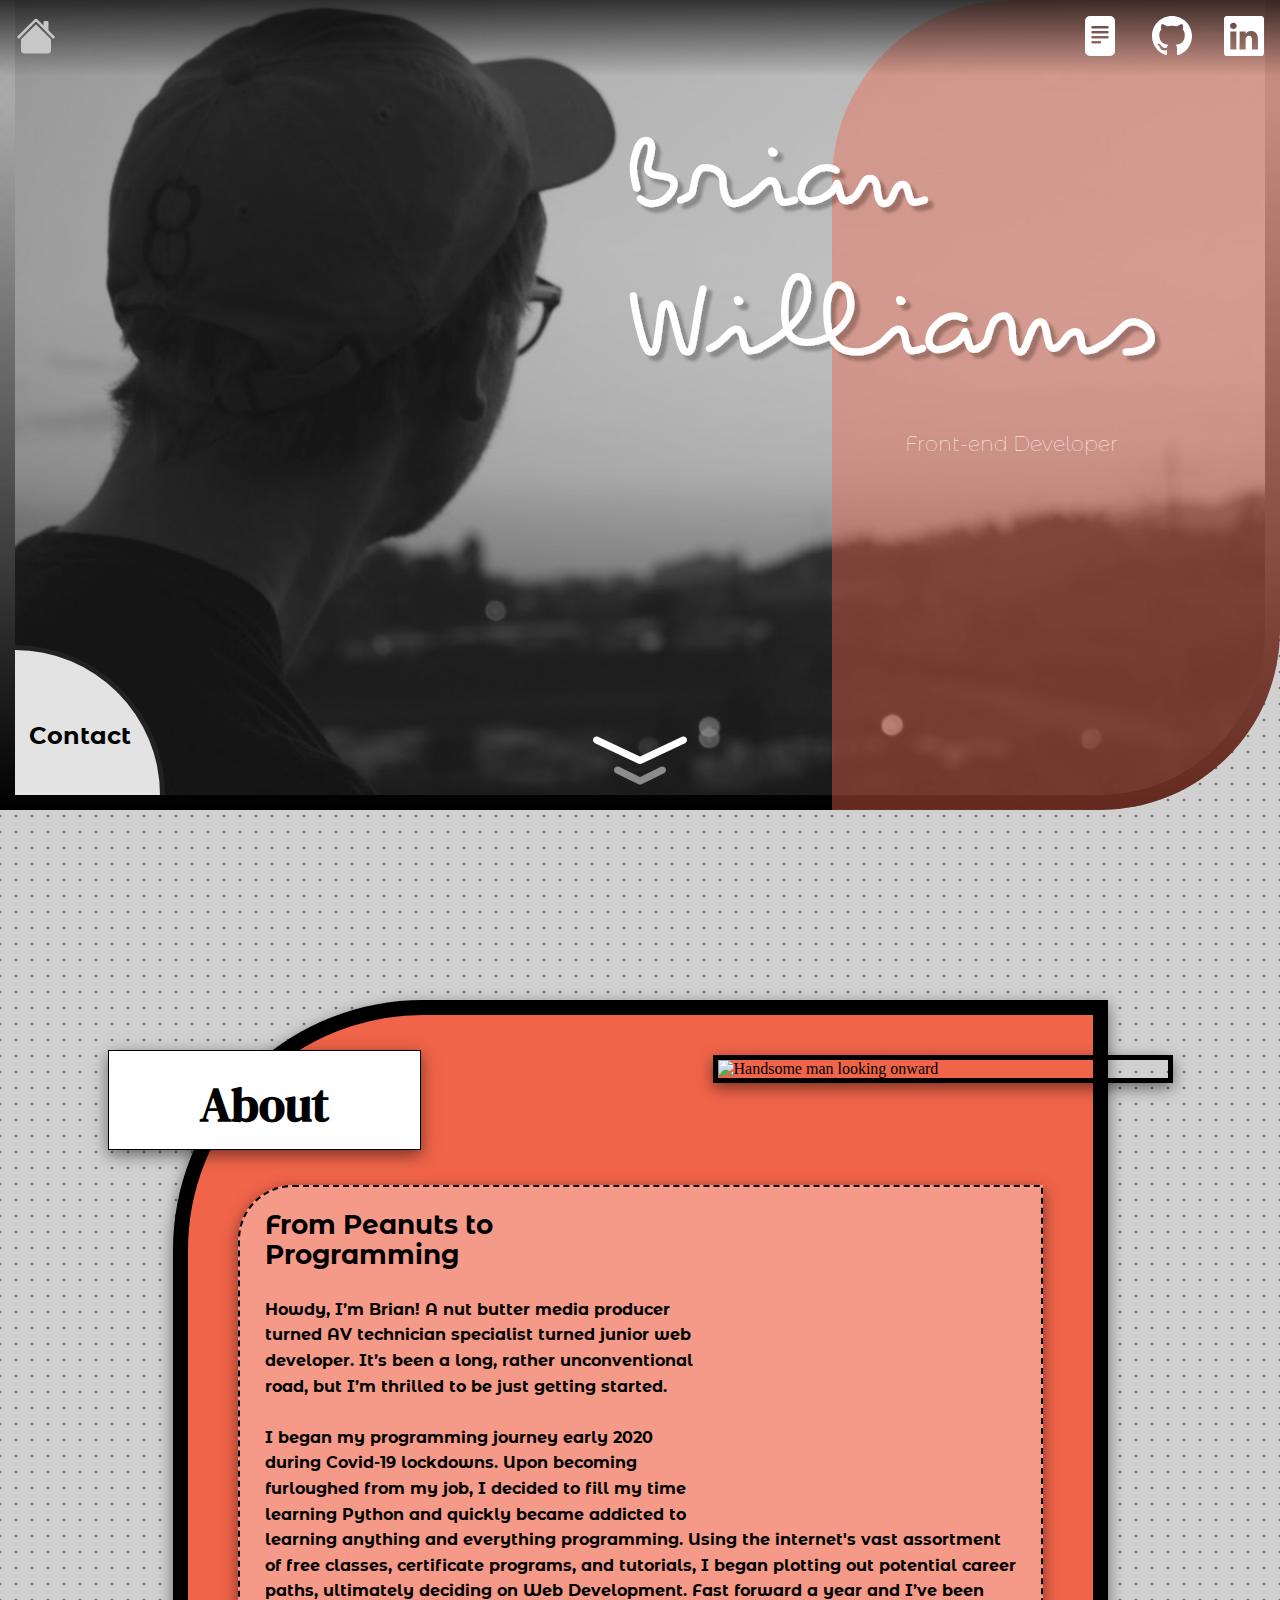
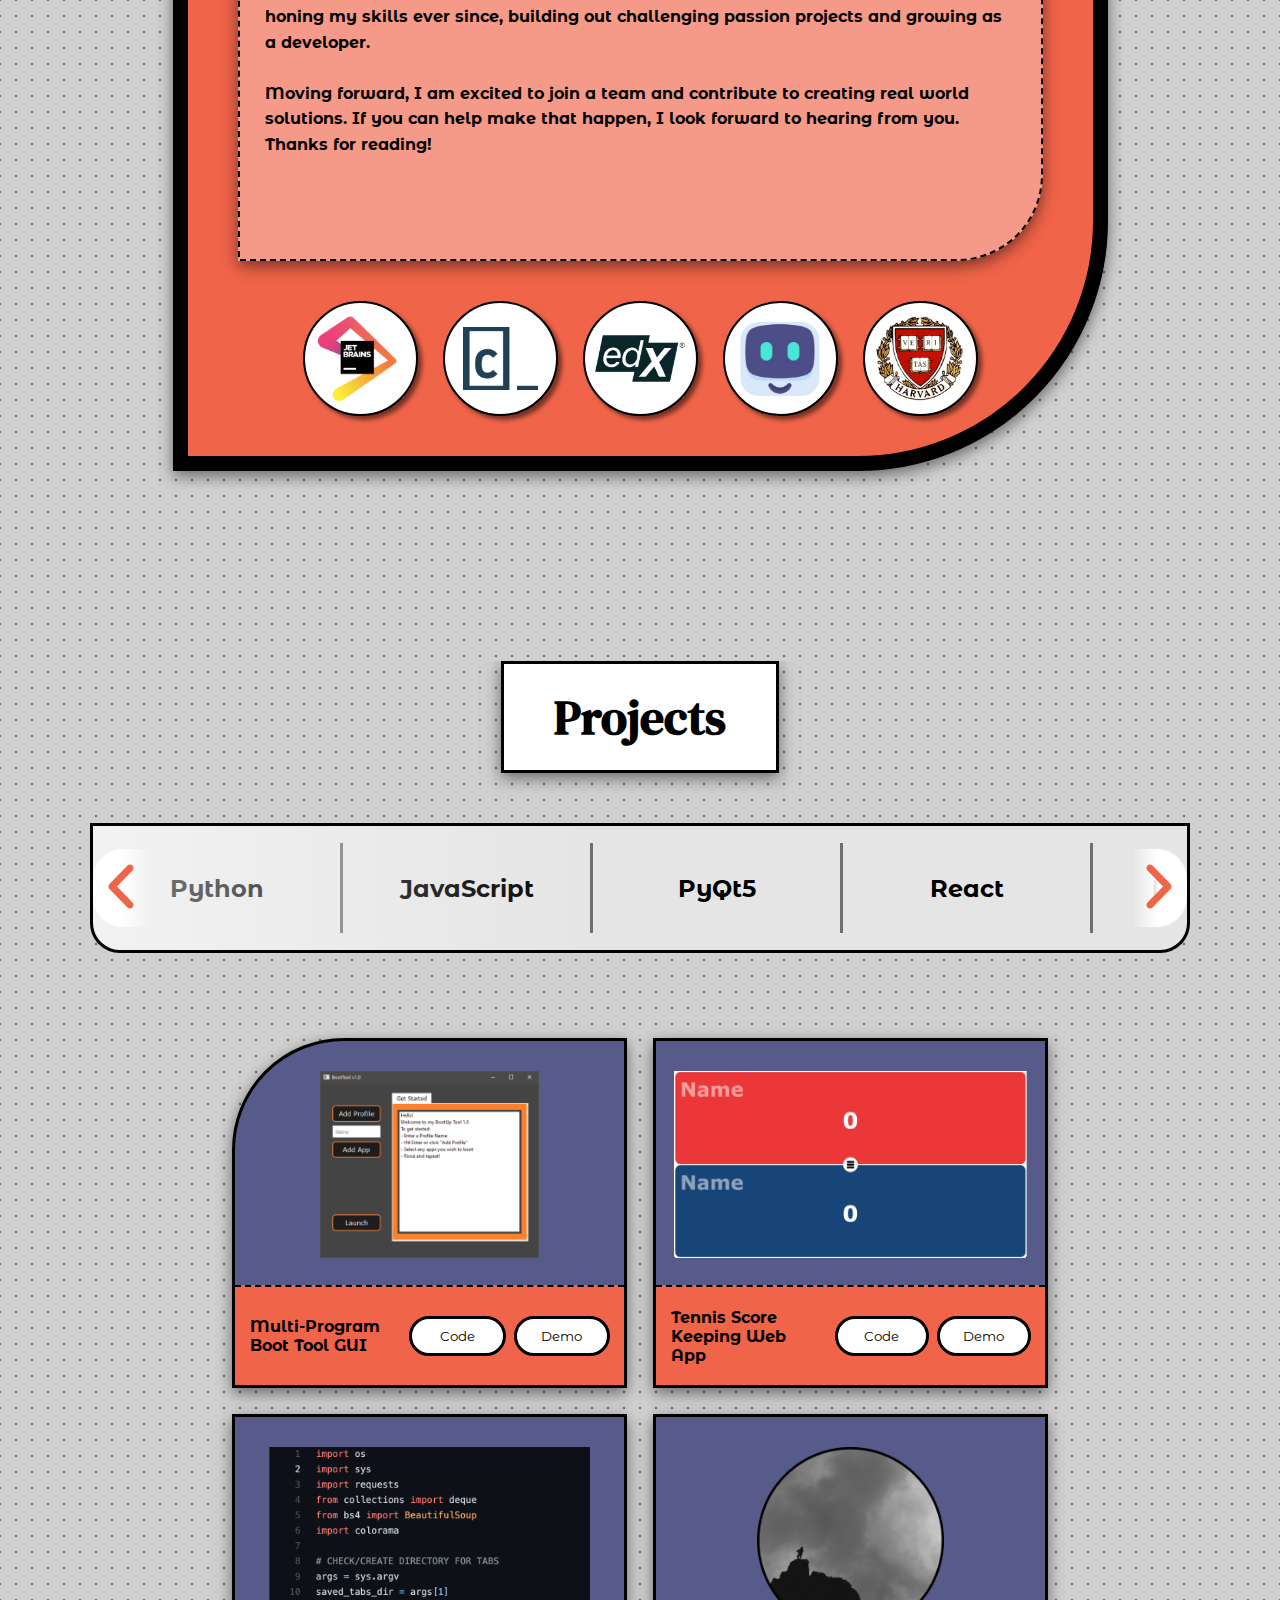
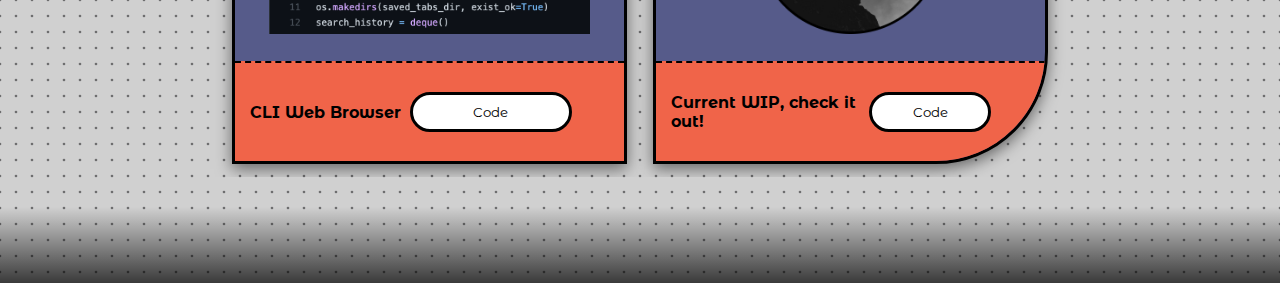
==== index.html @ 3d3ee671 "Updated bio, Added bio collapse for mobile, Added course showcase" ====
<!DOCTYPE html>
<html lang="en">
	<head>
		<meta charset="UTF-8" />
		<meta http-equiv="X-UA-Compatible" content="IE=edge" />
		<meta name="viewport" content="width=device-width, initial-scale=1.0" />
		<title>Brian Williams | Porfolio</title>
		<link rel="stylesheet" href="style.css" />
		<link rel="preconnect" href="https://fonts.googleapis.com" />
		<link rel="preconnect" href="https://fonts.gstatic.com" crossorigin />
		<link
			href="https://fonts.googleapis.com/css2?family=Montserrat+Alternates&display=swap"
			rel="stylesheet"
		/>
		<link rel="preconnect" href="https://fonts.googleapis.com" />
		<link rel="preconnect" href="https://fonts.gstatic.com" crossorigin />
		<link
			href="https://fonts.googleapis.com/css2?family=DM+Serif+Text&display=swap"
			rel="stylesheet"
		/>
	</head>
	<body>
		<header>
			<nav>
				<a href="#home" class="home icon">
					<svg
						xmlns="http://www.w3.org/2000/svg"
						width="40"
						height="40"
						fill="currentColor"
						class="bi bi-house-fill"
						viewBox="0 0 16 16"
					>
						<path
							fill-rule="evenodd"
							d="m8 3.293 6 6V13.5a1.5 1.5 0 0 1-1.5 1.5h-9A1.5 1.5 0 0 1 2 13.5V9.293l6-6zm5-.793V6l-2-2V2.5a.5.5 0 0 1 .5-.5h1a.5.5 0 0 1 .5.5z"
						/>
						<path
							fill-rule="evenodd"
							d="M7.293 1.5a1 1 0 0 1 1.414 0l6.647 6.646a.5.5 0 0 1-.708.708L8 2.207 1.354 8.854a.5.5 0 1 1-.708-.708L7.293 1.5z"
						/>
					</svg>
				</a>
				<ul>
					<a
						href="resources/Resume (Brian Williams).pdf"
						target="_blank"
						class="resume icon"
					>
						<svg
							xmlns="http://www.w3.org/2000/svg"
							width="40"
							height="40"
							fill="currentColor"
							class="bi bi-file-text-fill"
							viewBox="0 0 16 16"
						>
							<path
								d="M12 0H4a2 2 0 0 0-2 2v12a2 2 0 0 0 2 2h8a2 2 0 0 0 2-2V2a2 2 0 0 0-2-2zM5 4h6a.5.5 0 0 1 0 1H5a.5.5 0 0 1 0-1zm-.5 2.5A.5.5 0 0 1 5 6h6a.5.5 0 0 1 0 1H5a.5.5 0 0 1-.5-.5zM5 8h6a.5.5 0 0 1 0 1H5a.5.5 0 0 1 0-1zm0 2h3a.5.5 0 0 1 0 1H5a.5.5 0 0 1 0-1z"
							/>
						</svg>
					</a>
					<a
						href="https://github.com/Qwilliams815"
						target="_blank"
						class="github icon"
					>
						<svg
							xmlns="http://www.w3.org/2000/svg"
							width="40"
							height="40"
							fill="currentColor"
							class="bi bi-github"
							viewBox="0 0 16 16"
						>
							<path
								d="M8 0C3.58 0 0 3.58 0 8c0 3.54 2.29 6.53 5.47 7.59.4.07.55-.17.55-.38 0-.19-.01-.82-.01-1.49-2.01.37-2.53-.49-2.69-.94-.09-.23-.48-.94-.82-1.13-.28-.15-.68-.52-.01-.53.63-.01 1.08.58 1.23.82.72 1.21 1.87.87 2.33.66.07-.52.28-.87.51-1.07-1.78-.2-3.64-.89-3.64-3.95 0-.87.31-1.59.82-2.15-.08-.2-.36-1.02.08-2.12 0 0 .67-.21 2.2.82.64-.18 1.32-.27 2-.27.68 0 1.36.09 2 .27 1.53-1.04 2.2-.82 2.2-.82.44 1.1.16 1.92.08 2.12.51.56.82 1.27.82 2.15 0 3.07-1.87 3.75-3.65 3.95.29.25.54.73.54 1.48 0 1.07-.01 1.93-.01 2.2 0 .21.15.46.55.38A8.012 8.012 0 0 0 16 8c0-4.42-3.58-8-8-8z"
							/>
						</svg>
					</a>
					<a
						href="https://www.linkedin.com/in/brian-williams-807832189/"
						target="_blank"
						class="linkedin icon"
					>
						<svg
							xmlns="http://www.w3.org/2000/svg"
							width="40"
							height="40"
							fill="currentColor"
							class="bi bi-linkedin"
							viewBox="0 0 16 16"
						>
							<path
								d="M0 1.146C0 .513.526 0 1.175 0h13.65C15.474 0 16 .513 16 1.146v13.708c0 .633-.526 1.146-1.175 1.146H1.175C.526 16 0 15.487 0 14.854V1.146zm4.943 12.248V6.169H2.542v7.225h2.401zm-1.2-8.212c.837 0 1.358-.554 1.358-1.248-.015-.709-.52-1.248-1.342-1.248-.822 0-1.359.54-1.359 1.248 0 .694.521 1.248 1.327 1.248h.016zm4.908 8.212V9.359c0-.216.016-.432.08-.586.173-.431.568-.878 1.232-.878.869 0 1.216.662 1.216 1.634v3.865h2.401V9.25c0-2.22-1.184-3.252-2.764-3.252-1.274 0-1.845.7-2.165 1.193v.025h-.016a5.54 5.54 0 0 1 .016-.025V6.169h-2.4c.03.678 0 7.225 0 7.225h2.4z"
							/>
						</svg>
					</a>
				</ul>
			</nav>
		</header>

		<div class="contact-modal-wrapper" id="contact-modal">
			<div class="contact-modal hide-window">
				<a href="#" class="modal-x">
					<svg
						xmlns="http://www.w3.org/2000/svg"
						width="20"
						height="20"
						fill="currentColor"
						class="bi bi-x-lg"
						viewBox="0 0 16 16"
					>
						<path
							d="M1.293 1.293a1 1 0 0 1 1.414 0L8 6.586l5.293-5.293a1 1 0 1 1 1.414 1.414L9.414 8l5.293 5.293a1 1 0 0 1-1.414 1.414L8 9.414l-5.293 5.293a1 1 0 0 1-1.414-1.414L6.586 8 1.293 2.707a1 1 0 0 1 0-1.414z"
						/>
					</svg>
				</a>
				<h2 class="title-tag contact-tag">Contact</h2>

				<form
					action="https://formsubmit.co/32ff75866815ba7f9d5cdf868536fc01"
					method="POST"
				>
					<input
						type="hidden"
						name="_next"
						value="https://qwilliams815.github.io/portfolioSite/#home"
					/>
					<input
						class="name-email-input"
						type="text"
						name="name"
						placeholder="Name"
						required
					/>
					<input
						class="name-email-input"
						type="email"
						name="email"
						placeholder="Email"
						required
					/>
					<textarea
						class="message-input"
						id="text"
						name="message"
						placeholder="Say Hello!"
						rows="8"
						required
					></textarea>
					<div class="button-wrapper">
						<button class="contact-submit-button card-button" type="submit">
							Submit
						</button>
					</div>
				</form>
			</div>
		</div>

		<div class="blur-wrapper">
			<section class="hero" id="home">
				<div class="hero-img"></div>
				<div class="color-blob"></div>
				<a href="#contact-modal">
					<button class="btn-background-circle contact-button">
						<h4 id="test">Contact</h4>
					</button>
				</a>
				<div class="hero-content-wrapper">
					<div class="hero-content">
						<div class="brian-williams-title center"></div>
						<h4 class="occupation-tag">Front-end Developer</h4>
						<!-- <a href="#about-content" class="down-arrow">
							<img
								class="center"
								src="resources/double-down-chevron.svg"
								alt=""
							/>
						</a> -->
					</div>
					<a href="#about-content" class="down-arrow">
						<img
							class="center"
							src="resources/double-down-chevron.svg"
							alt=""
						/>
					</a>
				</div>
			</section>

			<section class="about" id="about">
				<div id="about-content" class="about-content-wrapper">
					<h2 class="about-tag title-tag">About</h2>
					<!-- <div class="about-paragraph-wrapper"></div> -->
					<h4 class="about-paragraph">
						<strong>From Peanuts to Programming</strong><br /><br />
						Howdy, I’m Brian! A nut butter media producer turned AV technician specialist turned junior web developer. It’s been a long, rather unconventional road, but I’m thrilled to be just getting started.
						<br /><br />
						<span class="more-text">
						I began my programming journey early 2020 during Covid-19 lockdowns. Upon becoming furloughed from my job, I decided to fill my time learning Python and quickly became addicted to learning anything and everything programming. Using the internet's vast assortment of free classes, certificate programs, and tutorials, I began plotting out potential career paths, ultimately deciding on Web Development. Fast forward a year and I’ve been honing my skills ever since, building out challenging passion projects and growing as a developer.  
						<br /><br />
						Moving forward, I am excited to join a team and contribute to creating real world solutions. If you can help make that happen, I look forward to hearing from you. Thanks for reading!
						<br /><br />
						<br /><br />
						</span>
						

					</h4>
					<button class="read-more-btn"><h3 class="read-more-btn-text">Read More</h3></button>
					<img
						class="about-img"
						src="resources/about-headshot.png"
						alt="Handsome man looking onward"
					/>
					<div class="course-showcase">
						<a href="https://hyperskill.org/profile/41912793" target="_blank" class="course" id="course1"></a>
						<a href="https://www.codecademy.com/profiles/BriGuy815" target="_blank" class="course" id="course2"></a>
						<a href="https://www.edx.org/" target="_blank" class="course" id="course3"></a>
						<a href="https://getmimo.com/" target="_blank" class="course" id="course4"></a>
						<a href="https://learning.edx.org/course/course-v1:HarvardX+CS50+X/home" target="_blank" class="course" id="course5"></a>
					</div>
				</div>
				
			</section>

			<section class="projects">
				<div class="projects-wrapper">
					<h2 class="title-tag projects-tag">Projects</h2>
						<div class="skills-carousel">
							<button class="left-arrow arrow">
								<svg width="26" height="45" viewBox="0 0 26 45" fill="none" xmlns="http://www.w3.org/2000/svg">
									<path d="M24.5085 6.44074C25.8565 5.05531 25.8262 2.83944 24.4407 1.49146C23.0553 0.143474 20.8394 0.173829 19.4915 1.55926L24.5085 6.44074ZM4 22.5L1.49146 20.0593C0.169515 21.4179 0.169515 23.5821 1.49146 24.9407L4 22.5ZM19.4915 43.4407C20.8394 44.8262 23.0553 44.8565 24.4407 43.5085C25.8262 42.1606 25.8565 39.9447 24.5085 38.5593L19.4915 43.4407ZM19.4915 1.55926L1.49146 20.0593L6.50854 24.9407L24.5085 6.44074L19.4915 1.55926ZM1.49146 24.9407L19.4915 43.4407L24.5085 38.5593L6.50854 20.0593L1.49146 24.9407Z" fill="#F06449"/>
								</svg>
							</button>
							<div class="slide-container">
								<div class="slide">
									<h1>Python</h1>
								</div>
								<div class="slide">
									<h1>JavaScript</h1>
								</div>
								<div class="slide">
									<h1>PyQt5</h1>
								</div>
								<div class="slide">
									<h1>React</h1>
								</div>
								<div class="slide">
									<h1>BootStrap</h1>
								</div>
								<div class="slide">
									<h1>Figma</h1>
								</div>
								<div class="slide">
									<h1>Version Control</h1>
								</div>
								<div class="slide last-slide">
									<h1>CLI</h1>
								</div>
							</div>
							<button class="right-arrow arrow">
								<svg width="26" height="45" viewBox="0 0 26 45" fill="none" xmlns="http://www.w3.org/2000/svg">
									<path d="M1.49146 38.5593C0.143474 39.9447 0.173829 42.1606 1.55926 43.5085C2.94469 44.8565 5.16056 44.8262 6.50854 43.4407L1.49146 38.5593ZM22 22.5L24.5085 24.9407C25.8305 23.5821 25.8305 21.4179 24.5085 20.0593L22 22.5ZM6.50854 1.55926C5.16056 0.173828 2.94469 0.143475 1.55926 1.49146C0.173829 2.83944 0.143475 5.05531 1.49146 6.44074L6.50854 1.55926ZM6.50854 43.4407L24.5085 24.9407L19.4915 20.0593L1.49146 38.5593L6.50854 43.4407ZM24.5085 20.0593L6.50854 1.55926L1.49146 6.44074L19.4915 24.9407L24.5085 20.0593Z" fill="#F06449"/>
								</svg>
							</button>
					</div>
					<h4 class="swipe-tag">< Swipe ></h4>
					<div class="project-grid">
						<div class="project-card project-1">
							<img
								src="resources/boot-tool-screenshot.png"
								alt="boot Tool screenshot"
								class="project-image"
							/>
							<div class="card-bottom">
								<h4>Multi-Program Boot Tool GUI</h4>
								<form
									class="button-form"
									action="https://github.com/Qwilliams815/PyQt5-Gui-Tool"
									method="GET"
									target="_blank"
								>
									<button type="submit" class="card-button">Code</button>
								</form>
								<form
									class="button-form"
									action="https://youtu.be/AOWQlXB-Dk8"
									method="GET"
									target="_blank"
								>
									<button type="submit" class="card-button">Demo</button>
								</form>
							</div>
						</div>
						<div class="project-card">
							<img
								src="resources/score-keeper-screenshot.png"
								alt=""
								class="project-image"
							/>
							<div class="card-bottom">
								<h4>Tennis Score Keeping Web App</h4>
								<form
									class="button-form"
									action="https://github.com/Qwilliams815/score_keeper"
									method="GET"
									target="_blank"
								>
									<button type="submit" class="card-button">Code</button>
								</form>
								<form
									class="button-form"
									action="https://qwilliams815.github.io/score_keeper/"
									method="GET"
									target="_blank"
								>
									<button type="submit" class="card-button">Demo</button>
								</form>
							</div>
						</div>
						<div class="project-card">
							<img
								src="resources/web-scraper.png"
								alt=""
								class="project-image"
							/>
							<div class="card-bottom">
								<h4>CLI Web Browser</h4>
								<form
									class="button-form"
									action="https://github.com/Qwilliams815/text_based_browser"
									method="GET"
									target="_blank"
								>
									<button type="submit" class="card-button">Code</button>
								</form>
								<!-- <form
									class="button-form"
									action=""
									method="GET"
									target="_blank"
								>
									<button type="submit" class="card-button">Demo</button>
								</form> -->
							</div>
						</div>
						<div class="project-card project-4">
							<img src="resources/github-pic.png" alt="" class="project-image" />
							<div class="card-bottom">
								<h4>Current WIP, check it out!</h4>
								<form
									class="button-form"
									action="https://github.com/Qwilliams815"
									method="GET"
									target="_blank"
								>
									<button type="submit" class="card-button">Code</button>
								</form>
							</div>
						</div>
					</div>
				</div>
			</section>
		</div>
		<footer class="footer">
			<!-- <svg class="back-to-top-caret" xmlns="http://www.w3.org/2000/svg" width="50" height="50" fill="currentColor" class="bi bi-caret-up-fill" viewBox="0 0 16 16">
                    <path d="m7.247 4.86-4.796 5.481c-.566.647-.106 1.659.753 1.659h9.592a1 1 0 0 0 .753-1.659l-4.796-5.48a1 1 0 0 0-1.506 0z"/>
                  </svg> -->
		</footer>

		<script src="script.js"></script>
	</body>
</html>
---- style.css ----
/* Site Designed Mobile First */

/* General Classes */

html {
	scroll-behavior: smooth;
	scroll-padding-top: 155px;
}

* {
	box-sizing: border-box;
	-webkit-box-sizing: border-box;
	margin: 0px;
	padding: 0px;
}

:root {
	--clr-accent: #f06449;
}

h1,
h4,
input,
textarea,
button {
	font-family: "Montserrat Alternates", sans-serif;
}

h1 {
	font-size: 1.5em;
}

h2 {
	font-family: "DM Serif Text", serif;
}

body {
	height: auto;
	background-image: url("resources/dot-grid-custom.svg");
	background-position-x: center;
	background-size: 20em;
	object-fit: none;
	background-repeat: repeat;
}

.center {
	display: block;
	margin-left: auto;
	margin-right: auto;
}

.title-tag {
	border: solid;
	background: white;
	padding: 20px 50px;
	display: inline-block;
	font-size: 48px;
	/* box-shadow: 4px 4px 4px rgba(0, 0, 0, 0.25); */
	box-shadow: 0 5px 15px 0 rgba(0, 0, 0, 0.5);
}

.hide-window {
	visibility: hidden;
	opacity: 0;
	transition: ease-in-out;
}

.blur {
	filter: blur(3px);
	backdrop-filter: blur(1px);
	-webkit-backdrop-filter: blur(1px);
}

/* Header */

nav {
	z-index: 2;
	background: rgb(0, 0, 0);
	background: linear-gradient(
		180deg,
		rgba(0, 0, 0, 0.7203256302521008) 0%,
		rgba(255, 255, 255, 0) 100%
	);
	display: flex;
	width: 100%;
	position: fixed;
}

ul {
	width: inherit;
	display: flex;
	justify-content: flex-end;

}

.icon {
	padding: 1em 1em;
	color: white;
}

.icon:hover {
	color: rgb(199, 199, 199);
	transform: scale(5px);
}


/* Modal */

.contact-tag {
	position: absolute;
	top: -50px;
	right: 50%;
	transform: translateX(50%);
}

.modal-x {
	color: black;
	position: absolute;
	right: 10px;
	top: 10px;
}

.contact-modal-wrapper {
	display: flex;
	justify-content: center;
}

.contact-modal {
	z-index: 1;
	position: absolute;
	margin-top: 130px;
	padding: 100px 10px 10px 10px;
	height: auto;
	width: 90vw;
	background: #f06449;
	text-decoration: none;
	border: 20px solid #000000;
	box-shadow: 0 5px 15px 0 rgba(0, 0, 0, 0.5);
}

form {
	display: flex;
	flex-direction: column;
}

input,
textarea {
	margin: 15px;
	font-size: 1em;
	border: none;
	padding-left: 30px;
}

textarea {
	padding-top: 0.5em;
}

.name-email-input {
	max-width: 397px;
	height: 43px;
	border-radius: 31.5px;
}

.message-input {
	max-width: 90vw;
	border-radius: 31.5px;
}

.button-wrapper {
	display: flex;
	justify-content: center;
}

.contact-submit-button {
	background: white;
	font-size: 1em;
}

.contact-button h4 {
	color: black;
}

/* Hero Section */

.hero {
	position: relative;
	height: 90vh;
	width: 100%;	
}

.hero-img {
	position: absolute;
	height: inherit;
	width: inherit;
	z-index: -1;
	border: double 15px transparent;
	background-image: url("resources/hero-mobile.png"),
		linear-gradient(360deg, #000000 0%, rgba(163, 163, 163, 0.9) 87.01%);
	border-top: none;
	background-position: center;
	background-size: cover;
	background-repeat: no-repeat;
	background-origin: border-box;
	background-position: center top;
	background-clip: content-box, border-box;
}

.hero-content-wrapper {
	height: inherit;
	width: inherit;
	position: relative;
	display: flex;
	justify-content: center;
}

.hero-content {
	position: absolute;
	bottom: 75px;
	width: 90%;
}

.down-arrow {
	position: absolute;
	bottom: 25px;
}

.brian-williams-title {
	height: 150px;
	background-image: url("resources/brian_williams_mobile.svg");
	background-size: contain;
	background-repeat: no-repeat;
	background-position: center;
	max-width: 535px;
}

.occupation-tag {
	text-align: center;
	color: white;
	font-weight: 100;
	padding: 1.5em 0em;
}

.down-arrow img {
	transition: 0.3s;
}

.contact-button {
	z-index: 1;
	position: absolute;
	margin: 15px;
	bottom: 0px;
	height: 45px;
	width: 90px;
	background-color: var(--clr-accent);
	border: none;
	font-size: 1em;
	border-radius: 1px 20px 1px 1px;
	transition: 0.5s;
}

.contact-button:hover {
	cursor: pointer;
	background: white;
}

/* About Section */

.about {
	padding: 150px 0px;
}

.about-tag {
	position: absolute;
	border-radius: 65px 0px 0px 0px;
	top: -65px;
	left: -30px;
}

.about-content-wrapper {
	display: flex;
	flex-direction: column;
	position: relative;
	background-color: rgba(245, 154, 137, 1);
	height: inherit;
	width: inherit;
	margin: 40px;
	border: dashed 2px black;
	border-radius: 112px 0px;
	box-shadow: 0px 0px 0px 20px var(--clr-accent);
}

.about-paragraph {
	padding: 80px 20px 30px 20px;
	max-width: 469px;
	margin: auto;
	line-height: 1.5em;
}

strong {
	font-size: 1.5em;
}

.more-text {
	display: none;
	
}

.toggle-more-text {
	display: inline;
	
}

.read-more-btn {
	position: relative;
	display: flex;
	justify-content: center;
	margin: -90px auto 20px auto;
	width: 100%;
	height: 80px;
	border: none;
	background: linear-gradient(0deg, rgba(255,255,255,1) 0%, rgba(254,254,254,1) 45%, rgba(148,187,233,0) 100%);
	border-radius: 0 0 50px 50px;
}

.read-more-btn h3 {
	position: absolute;
	margin: auto;
	bottom: 10px;
	font-size: 1.5em;
}

.about-img {
	margin: auto;
	margin-bottom: 35px;
	border-radius: 112px 0px;
	width: 100%;
	max-width: 400px;
	border: solid 1px;
	box-shadow: 4px 4px 4px rgba(0, 0, 0, 0.25);
}

/* Projects */

.projects {
	margin-bottom: 30px;
	position: relative;
	overflow: hidden;
}

.projects-wrapper {
	display: flex;
	flex-direction: column;
}

.projects-tag {
	margin: auto;
}

.skills-carousel {
	display: flex;
	position: relative;
	align-items: center;
	z-index: 1;
	height: 130px;
	width: 90vw;
	max-width: 1100px;
	margin-left: auto;
	margin-right: auto;
	margin-top: 50px;
	background: #e5e5e5;
	border: solid 3px;
	border-radius: 0px 0px 30px 30px;
	overflow: hidden;
}

.left-arrow, .right-arrow {
	z-index: 1;
	position: absolute;
	padding: 15px;
	background: none;
	border: none;
	outline: none;

	transition: transform .5s;
}

.left-arrow:hover{
	transform: scale(1.3);
	
}

.right-arrow:hover {
	transform: scale(1.3);
}

.left-arrow {
	visibility: hidden;
}

.right-arrow {
	visibility: hidden;
}

.slide-container {
	display: flex;
	height: 126px;
	scroll-snap-type: x mandatory;
	overflow-x: scroll;
	align-items: center;
	border-radius: 0px 0px 30px 30px;
	background: linear-gradient(
		90deg,
		rgba(255, 255, 255, 0.5) 0%,
		rgba(255, 255, 255, 0) 25%,
		rgba(255, 255, 255, 0) 75%,
		rgba(255, 255, 255, 0.5) 100%
	);

	transition: transform 1s;
}

.slide-container::-webkit-scrollbar {
	display: none;
}

.slide {
	z-index: -1;
	flex: none;
	display: flex;
	justify-content: center;
	align-items: center;
	width: 250px;
	height: 90px;
	scroll-snap-align: center;
	border-right: solid;
	border-color: #6e6e6f;
	border-radius: 0px;
}

.last-slide {
	border: none;
}

.swipe-tag {
	margin: auto;
	padding: 10px;
	border: solid;
	border-top: none;
	border-radius: 0px 0px 10px 10px;
	margin-bottom: 30px;
	background: var(--clr-accent);
}

.project-grid {
	margin: auto;
	max-width: 1000px;
	display: flex;
	flex-wrap: wrap;
	justify-content: center;
}

.project-card {
	box-shadow: 0 5px 15px 0 rgba(0, 0, 0, 0.5);
	margin: 13px;
	width: 90vw;
	max-width: 395px;
	height: 350px;
	border: solid 3px black;
	position: relative;
	background: #565b8a;
	overflow: hidden;
}

.card-bottom {
	display: flex;
	border-top: dashed 2px;
	position: absolute;
	height: 100px;
	bottom: 0px;
	padding: 15px;
	width: 100%;
	align-items: center;
	background: var(--clr-accent);
}

.card-button {
	height: 40px;
	width: 100%;
	margin: 5px;
	border: solid 3px;
	border-radius: 20px;
	background: white;
	color: black;
	
	transition: 0.2s;
}

.button-form {
	width: 45%;
	margin: 4px;
}

.card-button:hover {
	transform: scale(1.1);
	box-shadow: 0 5px 5px 0 rgba(0, 0, 0, 0.3);
	cursor: pointer;
}

.project-1 {
	border-radius: 112px 0px 0px 0px;
}

.project-4 {
	border-radius: 0px 0px 112px 0px;
}

.project-4 .card-bottom {
	padding-right: 55px;
}

.project-image {
	display: block;
	height: 217px;
	margin: auto;
	padding-top: 30px;
}

/* Footer */

footer {
	display: flex;
	flex-direction: column;
	justify-content: center;
	align-items: center;
	height: 76px;
	background: rgb(0, 0, 0);
	background: linear-gradient(
		0deg,
		rgba(0, 0, 0, 0.7203256302521008) 0%,
		rgba(255, 255, 255, 0) 100%
	);
}

/* .back-to-top-caret {
	border: solid;
	border-radius: 50%;
} */

/* .back-to-top-caret:hover {
	transform: scaleX(20px);
} */

/* keeps modal "X" accesable at smaller resolutions */
@media only screen and (max-width: 422px) {
	.modal-x {
		top: 73px;
	}
}

@media only screen and (min-width: 545px) {
	.more-text {
		display: inline;
	}

	.read-more-btn {
		display: none;
	}
}

/* Media at Medium screen size */
@media only screen and (min-width: 1000px) {

	/* Hero Desktop */

	.hero {
		max-width: 1920px;
		max-height: 1025px;
		margin: auto;
	}

	.hero-img {
		max-width: inherit;
		max-height: inherit;
		background-image: url(resources/hero.png),
			linear-gradient(360deg, #000000 0%, rgba(163, 163, 163, 0.9) 87.01%);
		border-radius: 0px 0px 180px 0px;
	}

	.hero-content-wrapper {
		height: inherit;
		max-height: inherit;
		width: inherit;
		max-width: inherit;
		position: relative;
		display: flex;
		justify-content: flex-end;
	}

	.hero-content {
		width: 60vw;
		height: inherit;
		max-height: inherit;
		max-width: 995px;
		padding-top: 100px;
		position: relative;
		bottom: 0px;
	}

	.brian-williams-title {
		background-image: url(resources/brian_williams.svg);
		height: 300px;
		background-size: contain;
		background-repeat: no-repeat;
		background-position: center;
		max-width: 535px;
	}

	.occupation-tag {
		position: absolute;
		width: 70%;
		right: 0px;
		font-size: 1.3em;
	}

	.down-arrow {
		position: absolute;
		bottom: 25px;
		right: 50%;
		transform: translateX(50%);
	}

	.down-arrow img:hover {
		transform: scale(1.2);
	}

	.color-blob {
		position: absolute;
		right: 0px;
		height: inherit;
		width: 35vw;
		max-width: 595px;
		max-height: inherit;
		background: rgba(240, 100, 73, 0.42);
		border-radius: 180px 0px;
	}

	.contact-button {
		height: 150px;
		width: 150px;
		border-top: solid 5px;
		border-right: solid 5px;
		font-size: 1.5em;
		border-radius: 0 100% 0 0;
		background-color: var(--background-color);
		color: #222;
		padding: 0.5em 1em;
		outline: none;
		position: absolute;
		cursor: pointer;
		--background-color: #e3e3e3;
		--border-size: 2px;
	}

	.contact-button h4 {
		margin-left: -15px;
		padding-top: 25px;
		
	}

	.contact-button.btn-background-circle::before {
		content: "";
		position: absolute;
		width: inherit;
		height: inherit;
		right: 50%;
		top: 50%;
		z-index: -1;
		background-color: var(--clr-accent);
		border-radius: 50%;
		transition: transform 500ms ease-in-out;
		transform: scale(0);
	}

	.contact-button.btn-background-circle:hover::before,
	.contact-button.btn-background-circle:focus::before {
		transform: scale(2);
	}

	.contact-button.btn-background-circle {
		z-index: 1;
		overflow: hidden;
		background-color: var(--background-color);
		transition: color 500ms ease-in-out;
	}

	/* About Desktop */

	.about {
		display: flex;
		justify-content: center;
	}

	.about-tag {
		z-index: 1;
		position: absolute;
		border: solid 1px;
		border-radius: 0px 0px 0px 0px;
		top: 35px;
		left: -80px;
		text-align: center;
		vertical-align: middle;
		width: 313px;
		height: 100px;
	}

	.about-content-wrapper {
		display: flex;
		margin-left: 10vw;
		margin-right: 10vw;
		flex-direction: column;
		background-color: var(--clr-accent);
		border: solid 15px;
		border-radius: 250px 0px 250px;
		box-shadow: 0px 0px 0px 20px black;
		width: 100%;
		max-width: 935px;
		box-shadow: 0 5px 15px 0 rgba(0, 0, 0, 0.5);
	}

	.about-paragraph {
		flex: 1;
		z-index: 0;
		border: 2px dashed #000000;
		background: rgba(245, 154, 137, 1);
		border-radius: 55px 0px 86px;
		margin: 170px 50px 0 50px;
		padding: 25px;
		/* width: 400px; */
		max-width: none;
		line-height: 1.6em;
		box-shadow: 0 5px 15px 0 rgba(0, 0, 0, 0.5);
		top: 50px;
	}

	.about-paragraph:before {
		content: '';
		float: right;
		height: 300px;
		width: 323px;
	}

	strong {
		font-size: 1.65em;
		font-weight: bold;
		stroke: solid 15px black;
	}

	.about-img {
		position: absolute;
		right: -80px;
		top: 40px;
		border-radius: 0px;
		width: 40vw;
		max-width: 460px;
		border: solid 5px;
		box-shadow: 0 5px 15px 0 rgba(0, 0, 0, 0.5);
	}

	.course-showcase {
		margin: 40px auto;
		width: 700px;
		display: flex;
		justify-content: space-around;
		flex-wrap: wrap;
	}

	.course {
		/* background-image: url('resources/codecademy-logo.png'); */
		height: 115px;
		width: 115px;
		border: solid black 2px;
		background: white;
		border-radius: 50%;
		background-repeat: no-repeat;
		background-position: center;
		box-shadow: 4px 4px 4px rgba(0, 0, 0, 0.50);

		transition: .3s;
		
	}

	.course:hover {
		transform: scale(1.2);
		box-shadow: 7px 7px 7px rgba(0, 0, 0, 0.50);
	}

	#course1 {
		background-image: url('resources/jetbrains-logo\ .png');
		background-size: 85px;
	}

	#course2 {
		background-image: url('resources/codecademy-logo.png');
		background-size: 75px;
	}

	#course3 {
		background-image: url('resources/edx-logo.png');
		background-size: 90px;
	}

	#course4 {
		background-image: url('resources/mimo-logo.png');
		background-size: 80px;
	}

	#course5 {
		background-image: url('resources/harvard-logo.png');
		background-size: 90px;
	}

	/* Projects desktop */

	.right-arrow {
		visibility: visible;
		position: absolute;
		background: linear-gradient(90deg, rgba(255,255,255,0) 0%, rgba(255,255,255,0.9878326330532213) 48%);
		border-radius: 0 30px 30px 0;

		right: 0;
	}

	.left-arrow {
		visibility: visible;
		position: absolute;
		background: linear-gradient(270deg, rgba(255,255,255,0) 0%, rgba(255,255,255,0.9878326330532213) 48%);
		border-radius:  30px 0 0 30px;


	}

	.arrow:hover {
		cursor: pointer;
	}

	.slide-container {
		overflow-x: visible;
	}

	.swipe-tag {
		visibility: hidden;
	}

	/* Modal desktop */

	.contact-modal {
		padding: 100px 50px 0px 50px;
		width: 80vw;
		max-width: 1000px;
	}

	input,
	textarea {
		font-size: 1.4em;
		border: none;
		padding-left: 30px;
	}

	input:focus,
	textarea:focus {
		border: 5px solid;
		outline: none;
	}

	.name-email-input {
		height: 63px;
	}

	.contact-submit-button {
		margin-bottom: 25px;
		width: 200px;
		height: 63px;
		border-radius: 60px;
		font-size: 1.4em;
	}
}

/* Media at large screen-size */
@media only screen and (min-width: 1500px) {

	.brian-williams-title {
		height: 500px;
		max-width: 735px;
	}

	.contact-button {
		height: 250px;
		width: 250px;
		border-top: solid 10px;
		border-right: solid 10px;
	}

	.contact-button h4 {
		font-size: 1.4em;
		margin-left: -40px;
		padding-top: 35px;
		
	}

	.down-arrow {
		bottom: 35px;
	}
	.down-arrow img {
		transform: scale(1.2);
	}

	.down-arrow img:hover {
		transform: scale(1.5);
	}

	.about {
		padding: 300px 0px;;
	}
	.about-content-wrapper, .projects-wrapper {
		transform: scale(1.3);
	}

	.projects {
		padding: 200px 0;
	}
}
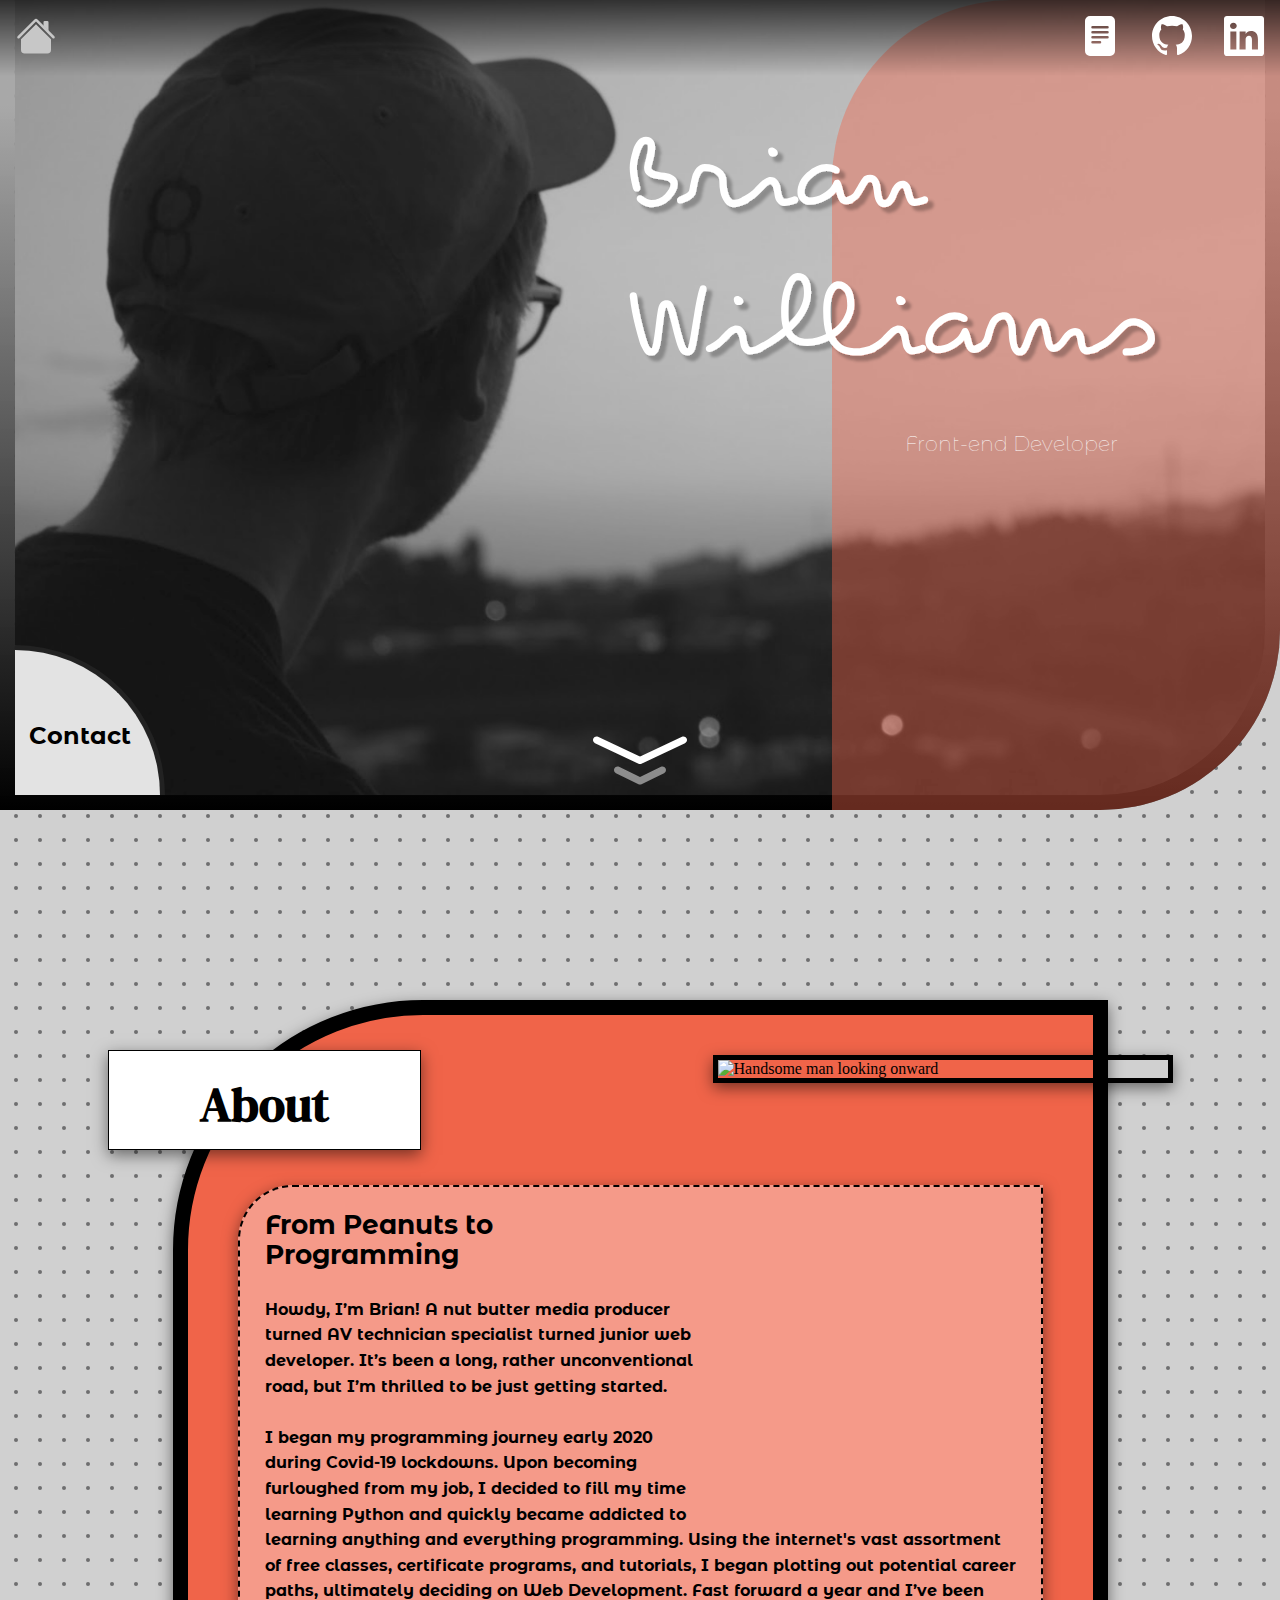
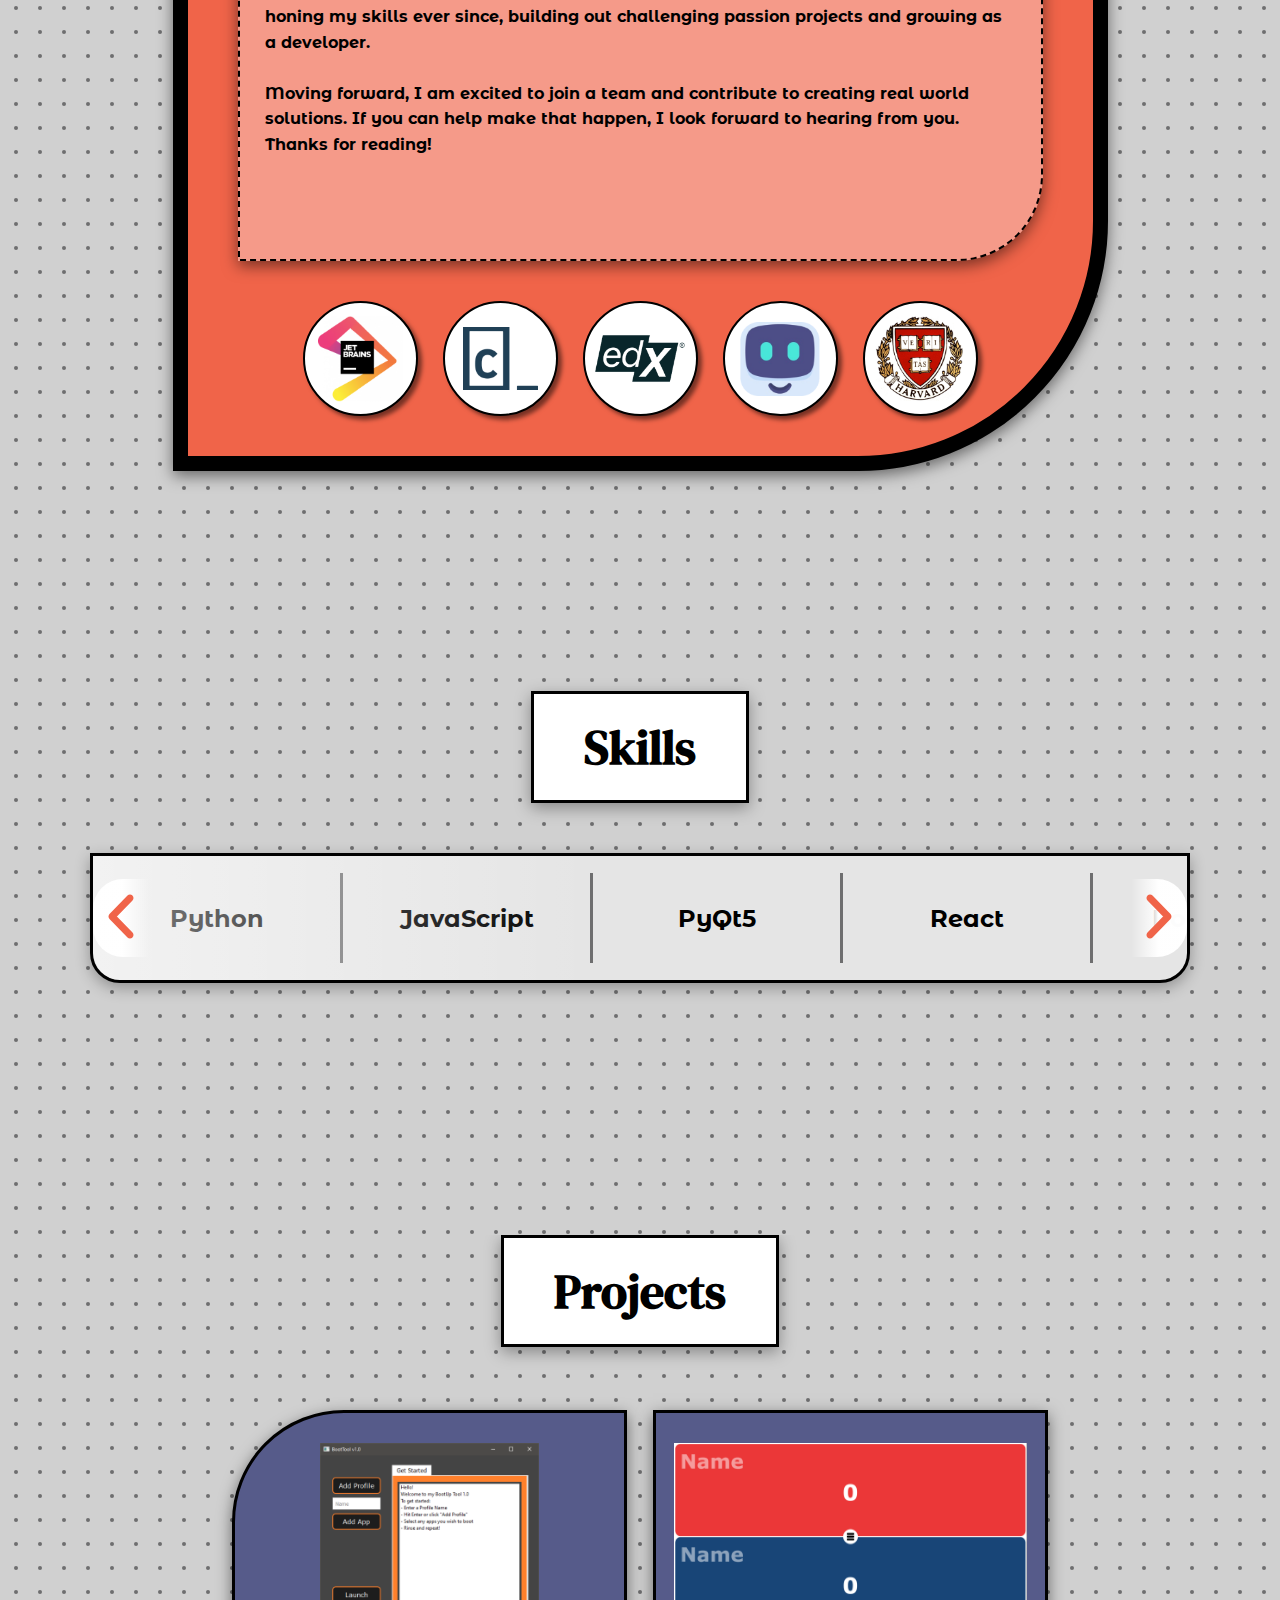
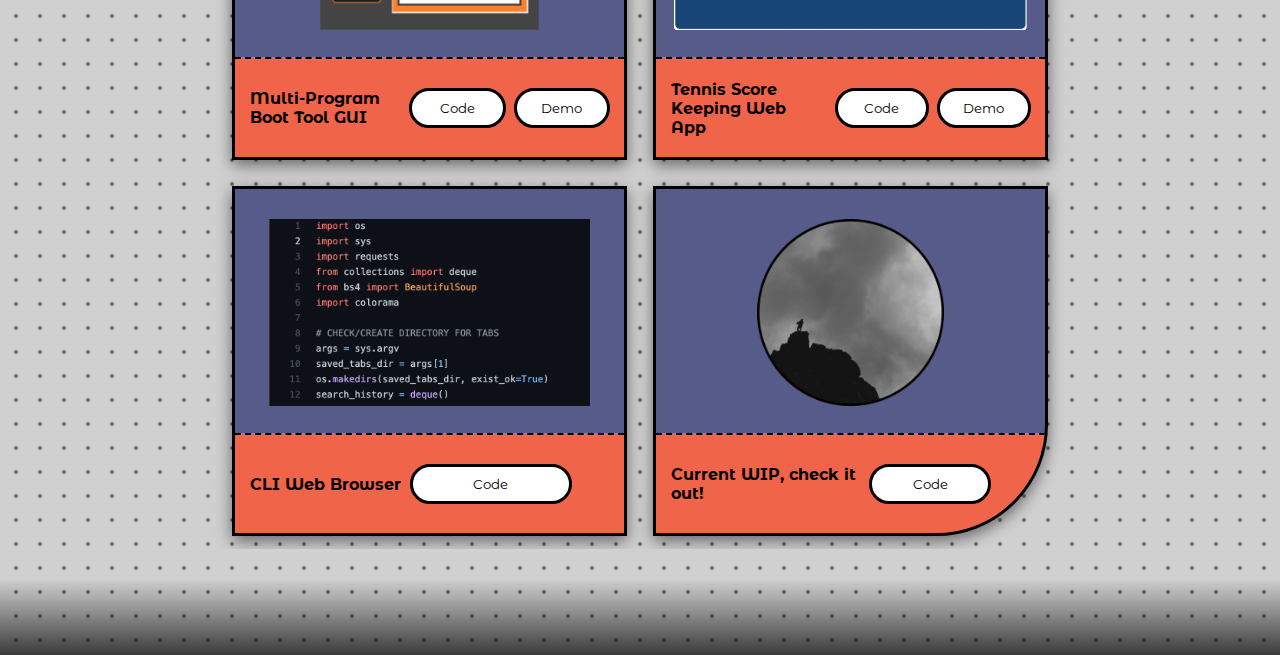
==== commit 395726a3: "Added parallax effect, Increased background size, Added more distinct skills section." ====
--- a/index.html
+++ b/index.html
@@ -4,7 +4,7 @@
 		<meta charset="UTF-8" />
 		<meta http-equiv="X-UA-Compatible" content="IE=edge" />
 		<meta name="viewport" content="width=device-width, initial-scale=1.0" />
-		<title>Brian Williams | Porfolio</title>
+		<title>Brian Williams | Portfolio</title>
 		<link rel="stylesheet" href="style.css" />
 		<link rel="preconnect" href="https://fonts.googleapis.com" />
 		<link rel="preconnect" href="https://fonts.gstatic.com" crossorigin />
@@ -19,7 +19,7 @@
 			rel="stylesheet"
 		/>
 	</head>
-	<body>
+	<body class="parallax">
 		<header>
 			<nav>
 				<a href="#home" class="home icon">
@@ -224,48 +224,93 @@
 				
 			</section>
 
+			<section class="skills">
+				<div class="skills-wrapper">
+					<h2 class="title-tag skills-tag">Skills</h2>
+					<div class="skills-carousel">
+						<button class="left-arrow arrow">
+							<svg width="26" height="45" viewBox="0 0 26 45" fill="none" xmlns="http://www.w3.org/2000/svg">
+								<path d="M24.5085 6.44074C25.8565 5.05531 25.8262 2.83944 24.4407 1.49146C23.0553 0.143474 20.8394 0.173829 19.4915 1.55926L24.5085 6.44074ZM4 22.5L1.49146 20.0593C0.169515 21.4179 0.169515 23.5821 1.49146 24.9407L4 22.5ZM19.4915 43.4407C20.8394 44.8262 23.0553 44.8565 24.4407 43.5085C25.8262 42.1606 25.8565 39.9447 24.5085 38.5593L19.4915 43.4407ZM19.4915 1.55926L1.49146 20.0593L6.50854 24.9407L24.5085 6.44074L19.4915 1.55926ZM1.49146 24.9407L19.4915 43.4407L24.5085 38.5593L6.50854 20.0593L1.49146 24.9407Z" fill="#F06449"/>
+							</svg>
+						</button>
+						<div class="slide-container">
+							<div class="slide">
+								<h1>Python</h1>
+							</div>
+							<div class="slide">
+								<h1>JavaScript</h1>
+							</div>
+							<div class="slide">
+								<h1>PyQt5</h1>
+							</div>
+							<div class="slide">
+								<h1>React</h1>
+							</div>
+							<div class="slide">
+								<h1>BootStrap</h1>
+							</div>
+							<div class="slide">
+								<h1>Figma</h1>
+							</div>
+							<div class="slide">
+								<h1>Version Control</h1>
+							</div>
+							<div class="slide last-slide">
+								<h1>CLI</h1>
+							</div>
+						</div>
+						<button class="right-arrow arrow">
+							<svg width="26" height="45" viewBox="0 0 26 45" fill="none" xmlns="http://www.w3.org/2000/svg">
+								<path d="M1.49146 38.5593C0.143474 39.9447 0.173829 42.1606 1.55926 43.5085C2.94469 44.8565 5.16056 44.8262 6.50854 43.4407L1.49146 38.5593ZM22 22.5L24.5085 24.9407C25.8305 23.5821 25.8305 21.4179 24.5085 20.0593L22 22.5ZM6.50854 1.55926C5.16056 0.173828 2.94469 0.143475 1.55926 1.49146C0.173829 2.83944 0.143475 5.05531 1.49146 6.44074L6.50854 1.55926ZM6.50854 43.4407L24.5085 24.9407L19.4915 20.0593L1.49146 38.5593L6.50854 43.4407ZM24.5085 20.0593L6.50854 1.55926L1.49146 6.44074L19.4915 24.9407L24.5085 20.0593Z" fill="#F06449"/>
+							</svg>
+						</button>
+					</div>
+					<h4 class="swipe-tag">< Swipe ></h4>
+				</div>
+			</section>
+
 			<section class="projects">
 				<div class="projects-wrapper">
 					<h2 class="title-tag projects-tag">Projects</h2>
-						<div class="skills-carousel">
-							<button class="left-arrow arrow">
-								<svg width="26" height="45" viewBox="0 0 26 45" fill="none" xmlns="http://www.w3.org/2000/svg">
-									<path d="M24.5085 6.44074C25.8565 5.05531 25.8262 2.83944 24.4407 1.49146C23.0553 0.143474 20.8394 0.173829 19.4915 1.55926L24.5085 6.44074ZM4 22.5L1.49146 20.0593C0.169515 21.4179 0.169515 23.5821 1.49146 24.9407L4 22.5ZM19.4915 43.4407C20.8394 44.8262 23.0553 44.8565 24.4407 43.5085C25.8262 42.1606 25.8565 39.9447 24.5085 38.5593L19.4915 43.4407ZM19.4915 1.55926L1.49146 20.0593L6.50854 24.9407L24.5085 6.44074L19.4915 1.55926ZM1.49146 24.9407L19.4915 43.4407L24.5085 38.5593L6.50854 20.0593L1.49146 24.9407Z" fill="#F06449"/>
-								</svg>
-							</button>
-							<div class="slide-container">
-								<div class="slide">
-									<h1>Python</h1>
-								</div>
-								<div class="slide">
-									<h1>JavaScript</h1>
-								</div>
-								<div class="slide">
-									<h1>PyQt5</h1>
-								</div>
-								<div class="slide">
-									<h1>React</h1>
-								</div>
-								<div class="slide">
-									<h1>BootStrap</h1>
-								</div>
-								<div class="slide">
-									<h1>Figma</h1>
-								</div>
-								<div class="slide">
-									<h1>Version Control</h1>
-								</div>
-								<div class="slide last-slide">
-									<h1>CLI</h1>
-								</div>
-							</div>
-							<button class="right-arrow arrow">
-								<svg width="26" height="45" viewBox="0 0 26 45" fill="none" xmlns="http://www.w3.org/2000/svg">
-									<path d="M1.49146 38.5593C0.143474 39.9447 0.173829 42.1606 1.55926 43.5085C2.94469 44.8565 5.16056 44.8262 6.50854 43.4407L1.49146 38.5593ZM22 22.5L24.5085 24.9407C25.8305 23.5821 25.8305 21.4179 24.5085 20.0593L22 22.5ZM6.50854 1.55926C5.16056 0.173828 2.94469 0.143475 1.55926 1.49146C0.173829 2.83944 0.143475 5.05531 1.49146 6.44074L6.50854 1.55926ZM6.50854 43.4407L24.5085 24.9407L19.4915 20.0593L1.49146 38.5593L6.50854 43.4407ZM24.5085 20.0593L6.50854 1.55926L1.49146 6.44074L19.4915 24.9407L24.5085 20.0593Z" fill="#F06449"/>
-								</svg>
-							</button>
-					</div>
-					<h4 class="swipe-tag">< Swipe ></h4>
+					<!-- <div class="skills-carousel">
+						<button class="left-arrow arrow">
+							<svg width="26" height="45" viewBox="0 0 26 45" fill="none" xmlns="http://www.w3.org/2000/svg">
+								<path d="M24.5085 6.44074C25.8565 5.05531 25.8262 2.83944 24.4407 1.49146C23.0553 0.143474 20.8394 0.173829 19.4915 1.55926L24.5085 6.44074ZM4 22.5L1.49146 20.0593C0.169515 21.4179 0.169515 23.5821 1.49146 24.9407L4 22.5ZM19.4915 43.4407C20.8394 44.8262 23.0553 44.8565 24.4407 43.5085C25.8262 42.1606 25.8565 39.9447 24.5085 38.5593L19.4915 43.4407ZM19.4915 1.55926L1.49146 20.0593L6.50854 24.9407L24.5085 6.44074L19.4915 1.55926ZM1.49146 24.9407L19.4915 43.4407L24.5085 38.5593L6.50854 20.0593L1.49146 24.9407Z" fill="#F06449"/>
+							</svg>
+						</button>
+						<div class="slide-container">
+							<div class="slide">
+								<h1>Python</h1>
+							</div>
+							<div class="slide">
+								<h1>JavaScript</h1>
+							</div>
+							<div class="slide">
+								<h1>PyQt5</h1>
+							</div>
+							<div class="slide">
+								<h1>React</h1>
+							</div>
+							<div class="slide">
+								<h1>BootStrap</h1>
+							</div>
+							<div class="slide">
+								<h1>Figma</h1>
+							</div>
+							<div class="slide">
+								<h1>Version Control</h1>
+							</div>
+							<div class="slide last-slide">
+								<h1>CLI</h1>
+							</div>
+						</div>
+						<button class="right-arrow arrow">
+							<svg width="26" height="45" viewBox="0 0 26 45" fill="none" xmlns="http://www.w3.org/2000/svg">
+								<path d="M1.49146 38.5593C0.143474 39.9447 0.173829 42.1606 1.55926 43.5085C2.94469 44.8565 5.16056 44.8262 6.50854 43.4407L1.49146 38.5593ZM22 22.5L24.5085 24.9407C25.8305 23.5821 25.8305 21.4179 24.5085 20.0593L22 22.5ZM6.50854 1.55926C5.16056 0.173828 2.94469 0.143475 1.55926 1.49146C0.173829 2.83944 0.143475 5.05531 1.49146 6.44074L6.50854 1.55926ZM6.50854 43.4407L24.5085 24.9407L19.4915 20.0593L1.49146 38.5593L6.50854 43.4407ZM24.5085 20.0593L6.50854 1.55926L1.49146 6.44074L19.4915 24.9407L24.5085 20.0593Z" fill="#F06449"/>
+							</svg>
+						</button>
+					</div> -->
+					<!-- <h4 class="swipe-tag">< Swipe ></h4> -->
 					<div class="project-grid">
 						<div class="project-card project-1">
 							<img
--- a/style.css
+++ b/style.css
@@ -38,7 +38,6 @@
 	height: auto;
 	background-image: url("resources/dot-grid-custom.svg");
 	background-position-x: center;
-	background-size: 20em;
 	object-fit: none;
 	background-repeat: repeat;
 }
@@ -56,7 +55,7 @@
 	display: inline-block;
 	font-size: 48px;
 	/* box-shadow: 4px 4px 4px rgba(0, 0, 0, 0.25); */
-	box-shadow: 0 5px 15px 0 rgba(0, 0, 0, 0.5);
+	box-shadow: 0 5px 15px 0 rgba(0, 0, 0, 0.35);
 }
 
 .hide-window {
@@ -270,6 +269,7 @@
 }
 
 .about-tag {
+	box-shadow: 0 5px 15px 0 rgba(0, 0, 0, 0.5);
 	position: absolute;
 	border-radius: 65px 0px 0px 0px;
 	top: -65px;
@@ -339,20 +339,19 @@
 	box-shadow: 4px 4px 4px rgba(0, 0, 0, 0.25);
 }
 
-/* Projects */
-
-.projects {
-	margin-bottom: 30px;
-	position: relative;
-	overflow: hidden;
-}
-
-.projects-wrapper {
+/* Skills */
+.skills {
+	display: flex;
+}
+
+.skills-wrapper {
+	margin: auto;
 	display: flex;
 	flex-direction: column;
-}
-
-.projects-tag {
+	padding: 30px 0 180px 0;
+}
+
+.skills-tag {
 	margin: auto;
 }
 
@@ -371,6 +370,7 @@
 	border: solid 3px;
 	border-radius: 0px 0px 30px 30px;
 	overflow: hidden;
+	box-shadow: 0 5px 15px 0 rgba(0, 0, 0, 0.3);
 }
 
 .left-arrow, .right-arrow {
@@ -450,6 +450,25 @@
 	margin-bottom: 30px;
 	background: var(--clr-accent);
 }
+
+/* Projects */
+
+.projects {
+	margin-bottom: 30px;
+	position: relative;
+	overflow: hidden;
+}
+
+.projects-wrapper {
+	display: flex;
+	flex-direction: column;
+}
+
+.projects-tag {
+	margin: auto;
+	margin-bottom: 50px;
+}
+
 
 .project-grid {
 	margin: auto;
@@ -735,7 +754,6 @@
 		border-radius: 55px 0px 86px;
 		margin: 170px 50px 0 50px;
 		padding: 25px;
-		/* width: 400px; */
 		max-width: none;
 		line-height: 1.6em;
 		box-shadow: 0 5px 15px 0 rgba(0, 0, 0, 0.5);
@@ -826,7 +844,6 @@
 		position: absolute;
 		background: linear-gradient(90deg, rgba(255,255,255,0) 0%, rgba(255,255,255,0.9878326330532213) 48%);
 		border-radius: 0 30px 30px 0;
-
 		right: 0;
 	}
 
@@ -835,8 +852,6 @@
 		position: absolute;
 		background: linear-gradient(270deg, rgba(255,255,255,0) 0%, rgba(255,255,255,0.9878326330532213) 48%);
 		border-radius:  30px 0 0 30px;
-
-
 	}
 
 	.arrow:hover {
@@ -904,7 +919,6 @@
 		font-size: 1.4em;
 		margin-left: -40px;
 		padding-top: 35px;
-		
 	}
 
 	.down-arrow {
@@ -921,8 +935,12 @@
 	.about {
 		padding: 300px 0px;;
 	}
-	.about-content-wrapper, .projects-wrapper {
+	.about-content-wrapper, .projects-wrapper, .skills-wrapper {
 		transform: scale(1.3);
+	}
+
+	.skills-wrapper {
+		padding-top: 160px;
 	}
 
 	.projects {
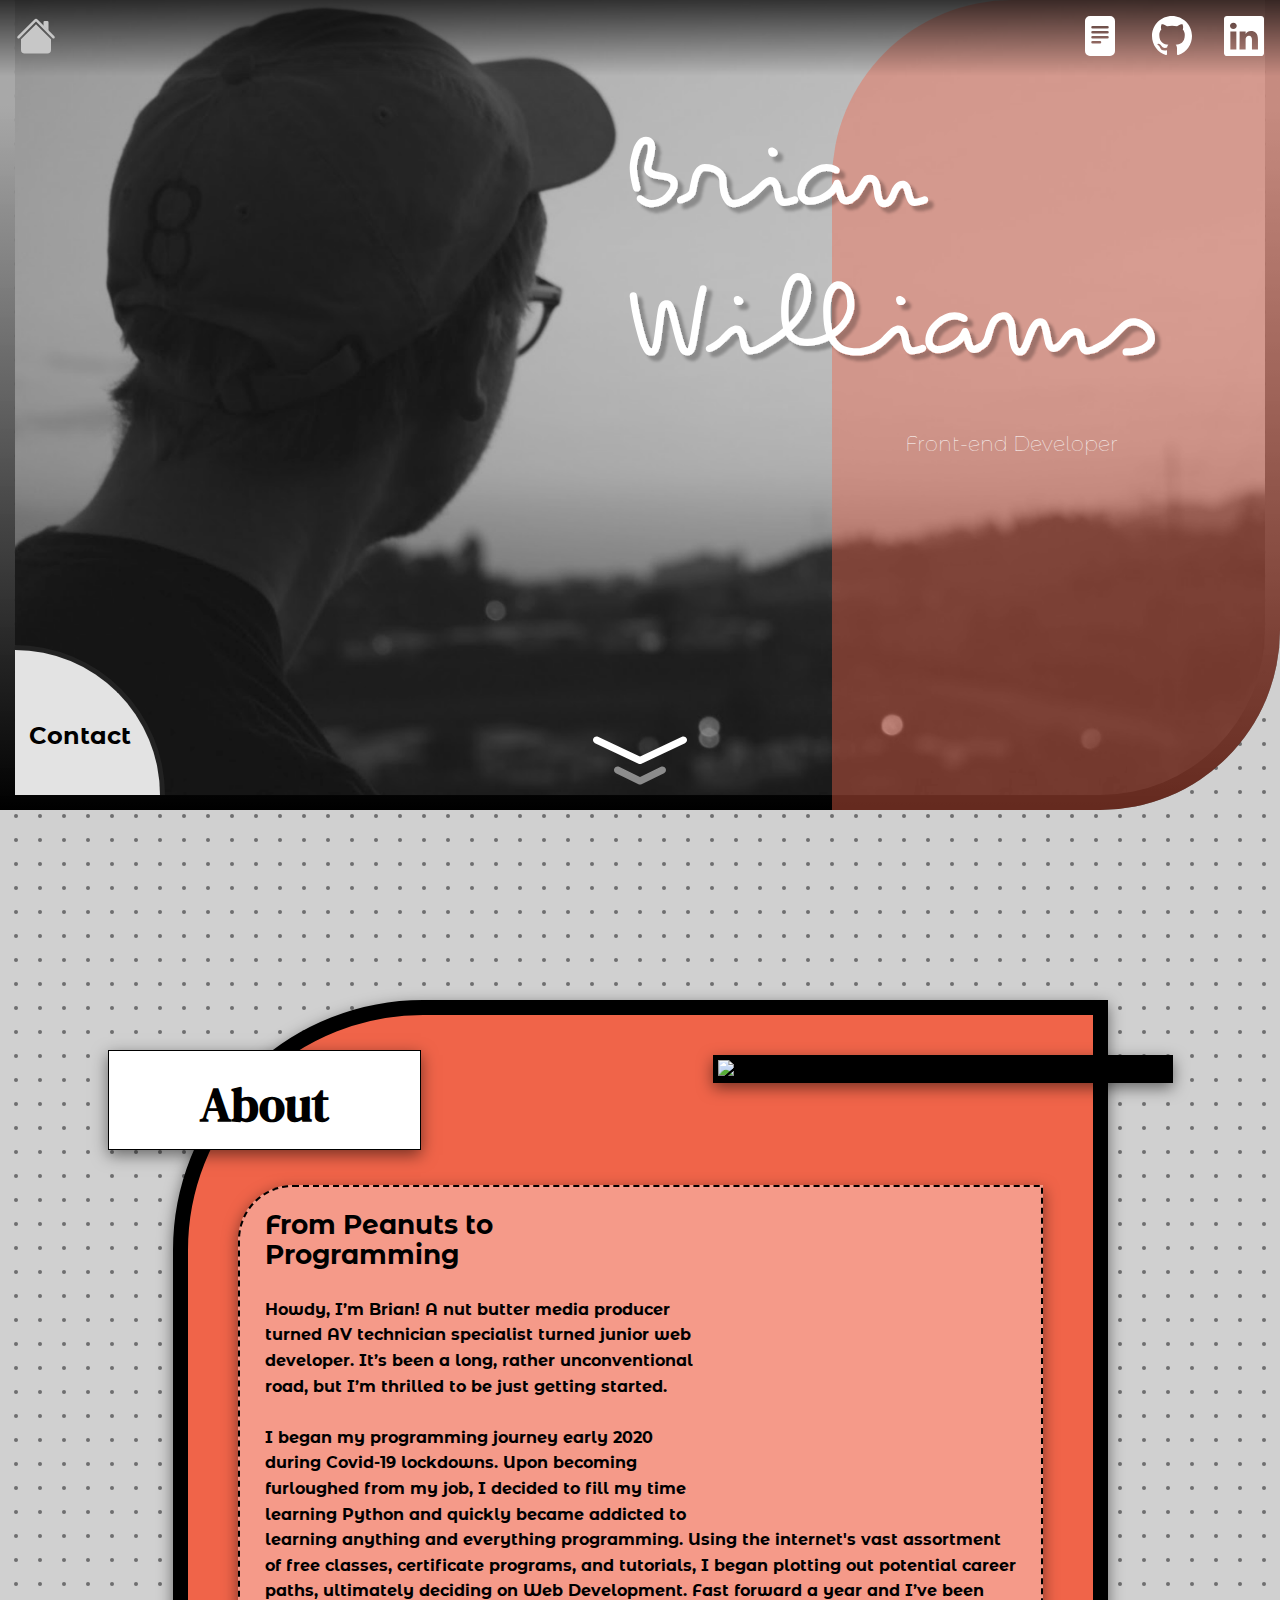
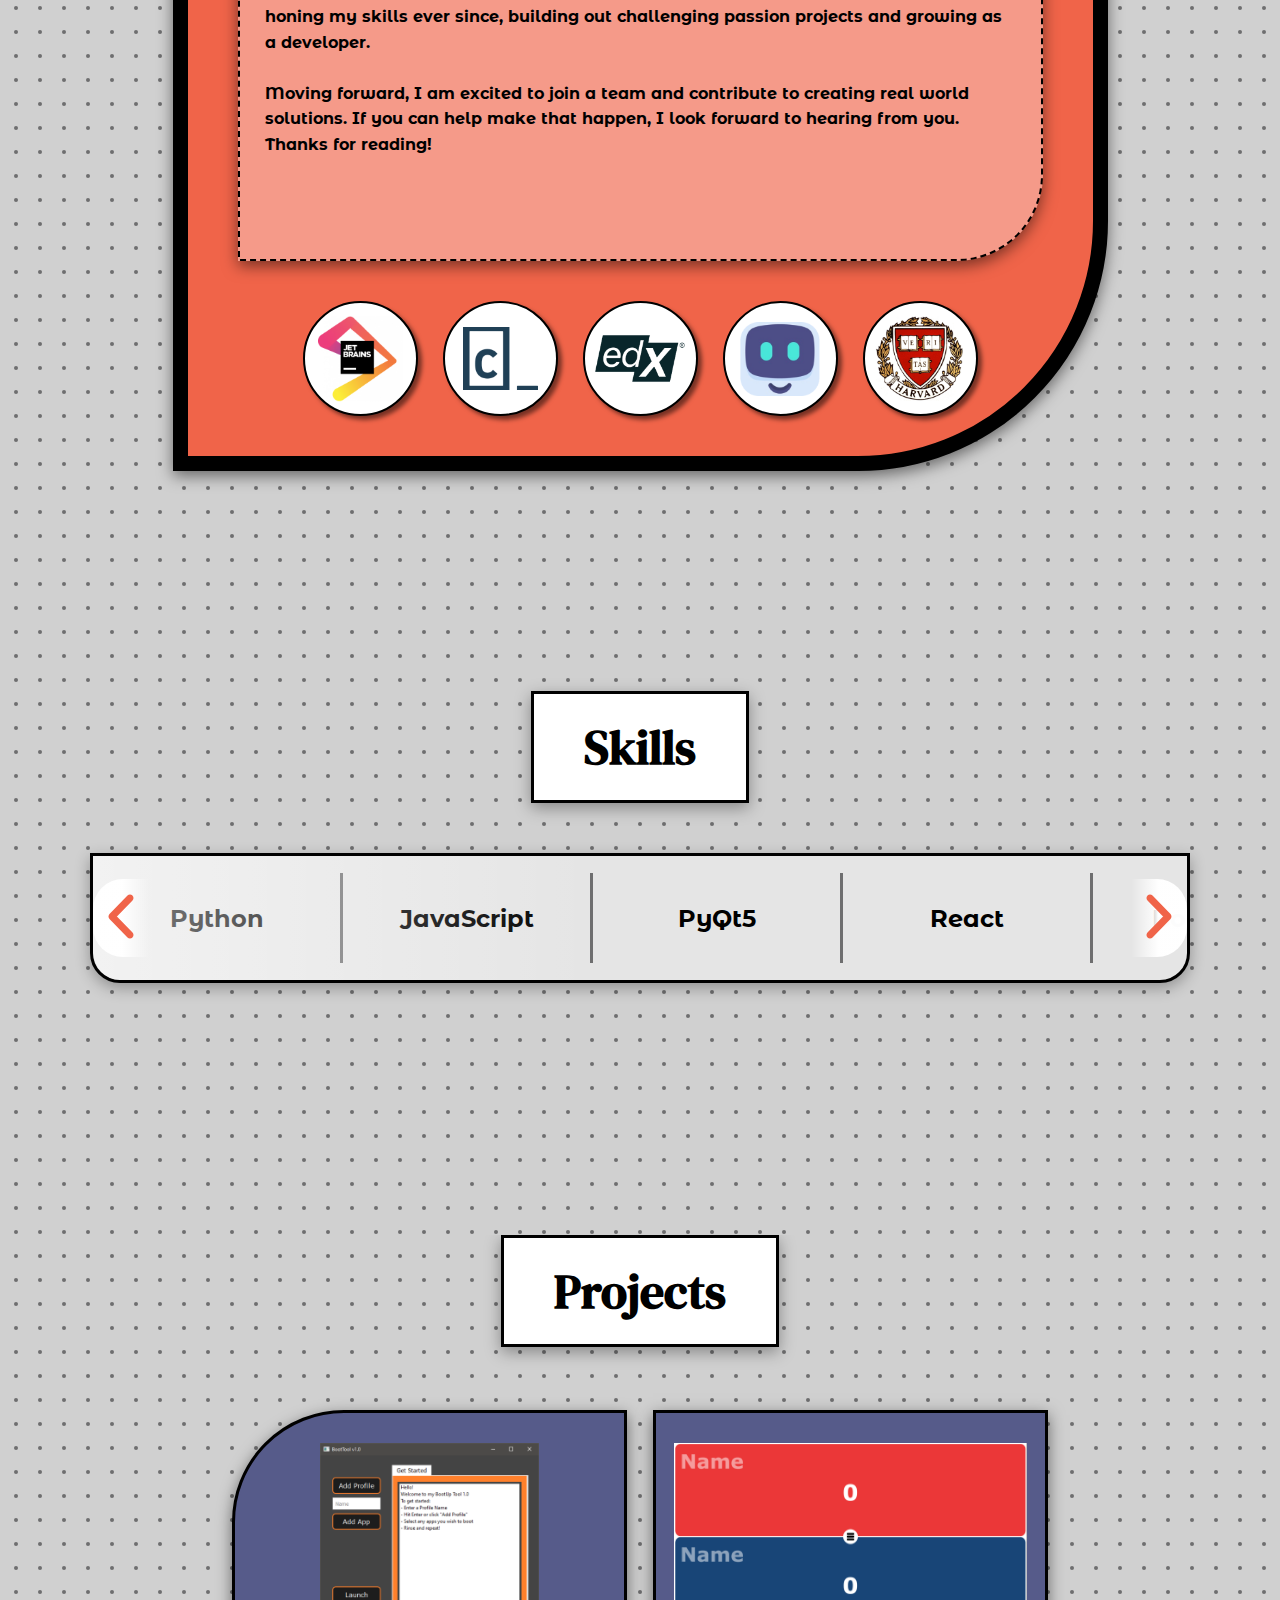
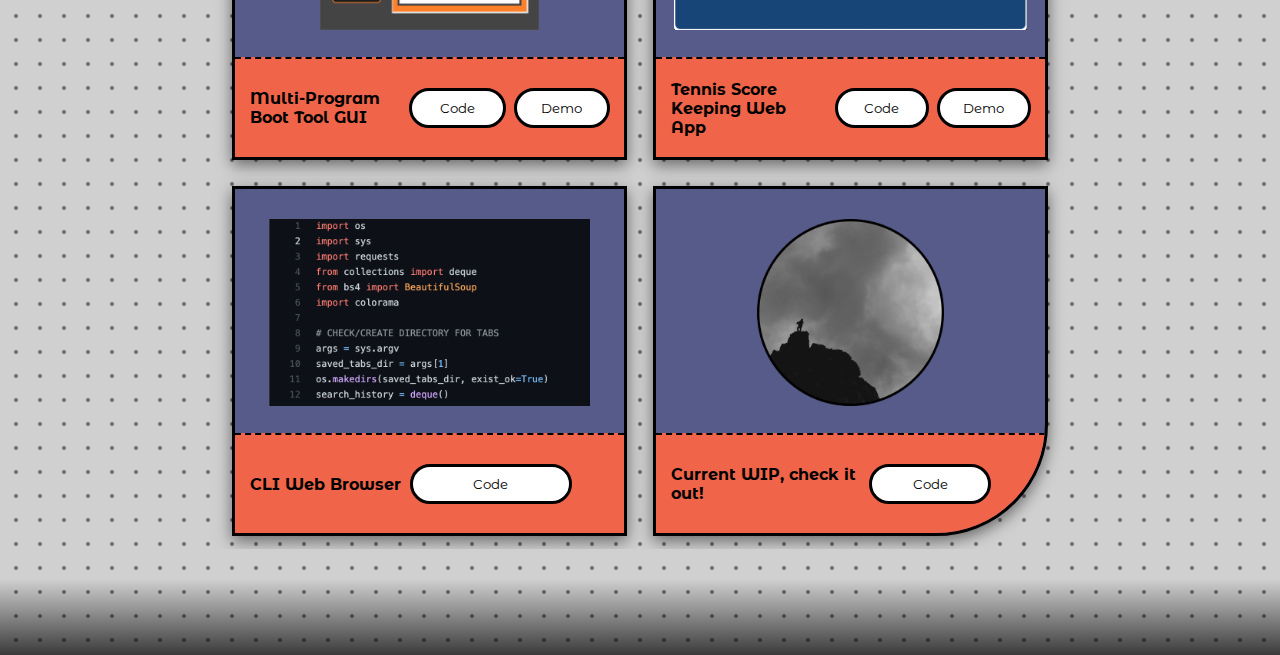
==== commit 2b811760: "Image resizing" ====
--- a/index.html
+++ b/index.html
@@ -5,6 +5,7 @@
 		<meta http-equiv="X-UA-Compatible" content="IE=edge" />
 		<meta name="viewport" content="width=device-width, initial-scale=1.0" />
 		<title>Brian Williams | Portfolio</title>
+		<meta name="description" content="A space for people to get to know me and showcase what I'm working on.">
 		<link rel="stylesheet" href="style.css" />
 		<link rel="preconnect" href="https://fonts.googleapis.com" />
 		<link rel="preconnect" href="https://fonts.gstatic.com" crossorigin />
@@ -22,7 +23,7 @@
 	<body class="parallax">
 		<header>
 			<nav>
-				<a href="#home" class="home icon">
+				<a href="#home" class="home icon" aria-label="Home">
 					<svg
 						xmlns="http://www.w3.org/2000/svg"
 						width="40"
@@ -46,6 +47,7 @@
 						href="resources/Resume (Brian Williams).pdf"
 						target="_blank"
 						class="resume icon"
+						aria-label="Resume"
 					>
 						<svg
 							xmlns="http://www.w3.org/2000/svg"
@@ -64,6 +66,7 @@
 						href="https://github.com/Qwilliams815"
 						target="_blank"
 						class="github icon"
+						aria-label="GitHub"
 					>
 						<svg
 							xmlns="http://www.w3.org/2000/svg"
@@ -82,6 +85,7 @@
 						href="https://www.linkedin.com/in/brian-williams-807832189/"
 						target="_blank"
 						class="linkedin icon"
+						aria-label="Linkedin"
 					>
 						<svg
 							xmlns="http://www.w3.org/2000/svg"
@@ -179,7 +183,7 @@
 							/>
 						</a> -->
 					</div>
-					<a href="#about-content" class="down-arrow">
+					<a href="#about-content" class="down-arrow" aria-label="Down Arrow"> 
 						<img
 							class="center"
 							src="resources/double-down-chevron.svg"
@@ -195,40 +199,81 @@
 					<!-- <div class="about-paragraph-wrapper"></div> -->
 					<h4 class="about-paragraph">
 						<strong>From Peanuts to Programming</strong><br /><br />
-						Howdy, I’m Brian! A nut butter media producer turned AV technician specialist turned junior web developer. It’s been a long, rather unconventional road, but I’m thrilled to be just getting started.
+						Howdy, I’m Brian! A nut butter media producer turned AV technician
+						specialist turned junior web developer. It’s been a long, rather
+						unconventional road, but I’m thrilled to be just getting started.
 						<br /><br />
 						<span class="more-text">
-						I began my programming journey early 2020 during Covid-19 lockdowns. Upon becoming furloughed from my job, I decided to fill my time learning Python and quickly became addicted to learning anything and everything programming. Using the internet's vast assortment of free classes, certificate programs, and tutorials, I began plotting out potential career paths, ultimately deciding on Web Development. Fast forward a year and I’ve been honing my skills ever since, building out challenging passion projects and growing as a developer.  
-						<br /><br />
-						Moving forward, I am excited to join a team and contribute to creating real world solutions. If you can help make that happen, I look forward to hearing from you. Thanks for reading!
-						<br /><br />
-						<br /><br />
+							I began my programming journey early 2020 during Covid-19
+							lockdowns. Upon becoming furloughed from my job, I decided to fill
+							my time learning Python and quickly became addicted to learning
+							anything and everything programming. Using the internet's vast
+							assortment of free classes, certificate programs, and tutorials, I
+							began plotting out potential career paths, ultimately deciding on
+							Web Development. Fast forward a year and I’ve been honing my
+							skills ever since, building out challenging passion projects and
+							growing as a developer.
+							<br /><br />
+							Moving forward, I am excited to join a team and contribute to
+							creating real world solutions. If you can help make that happen, I
+							look forward to hearing from you. Thanks for reading!
+							<br /><br />
+							<br /><br />
 						</span>
-						
-
 					</h4>
-					<button class="read-more-btn"><h3 class="read-more-btn-text">Read More</h3></button>
+					<button class="read-more-btn">
+						<h3 class="read-more-btn-text">Read More</h3>
+					</button>
 					<img
 						class="about-img"
 						src="resources/about-headshot.png"
 						alt="Handsome man looking onward"
 					/>
 					<div class="course-showcase">
-						<a href="https://hyperskill.org/profile/41912793" target="_blank" class="course" id="course1"></a>
-						<a href="https://www.codecademy.com/profiles/BriGuy815" target="_blank" class="course" id="course2"></a>
-						<a href="https://www.edx.org/" target="_blank" class="course" id="course3"></a>
-						<a href="https://getmimo.com/" target="_blank" class="course" id="course4"></a>
-						<a href="https://learning.edx.org/course/course-v1:HarvardX+CS50+X/home" target="_blank" class="course" id="course5"></a>
+						<a
+							href="https://hyperskill.org/profile/41912793"
+							target="_blank"
+							class="course"
+							id="course1"
+							aria-label="Jet Brains course"
+						></a>
+						<a
+							href="https://www.codecademy.com/profiles/BriGuy815"
+							target="_blank"
+							class="course"
+							id="course2"
+							aria-label="Codecademy course"
+						></a>
+						<a
+							href="https://www.edx.org/"
+							target="_blank"
+							class="course"
+							id="course3"
+							aria-label="Edx course"
+						></a>
+						<a
+							href="https://getmimo.com/"
+							target="_blank"
+							class="course"
+							id="course4"
+							aria-label="Mimo course"
+						></a>
+						<a
+							href="https://learning.edx.org/course/course-v1:HarvardX+CS50+X/home"
+							target="_blank"
+							class="course"
+							id="course5"
+							aria-label="Harvard CS50 course"
+						></a>
 					</div>
 				</div>
-				
 			</section>
 
 			<section class="skills">
 				<div class="skills-wrapper">
 					<h2 class="title-tag skills-tag">Skills</h2>
 					<div class="skills-carousel">
-						<button class="left-arrow arrow">
+						<button class="left-arrow arrow" aria-label="Slider left arrow">
 							<svg width="26" height="45" viewBox="0 0 26 45" fill="none" xmlns="http://www.w3.org/2000/svg">
 								<path d="M24.5085 6.44074C25.8565 5.05531 25.8262 2.83944 24.4407 1.49146C23.0553 0.143474 20.8394 0.173829 19.4915 1.55926L24.5085 6.44074ZM4 22.5L1.49146 20.0593C0.169515 21.4179 0.169515 23.5821 1.49146 24.9407L4 22.5ZM19.4915 43.4407C20.8394 44.8262 23.0553 44.8565 24.4407 43.5085C25.8262 42.1606 25.8565 39.9447 24.5085 38.5593L19.4915 43.4407ZM19.4915 1.55926L1.49146 20.0593L6.50854 24.9407L24.5085 6.44074L19.4915 1.55926ZM1.49146 24.9407L19.4915 43.4407L24.5085 38.5593L6.50854 20.0593L1.49146 24.9407Z" fill="#F06449"/>
 							</svg>
@@ -259,7 +304,7 @@
 								<h1>CLI</h1>
 							</div>
 						</div>
-						<button class="right-arrow arrow">
+						<button class="right-arrow arrow"aria-label="Slider right arrow">
 							<svg width="26" height="45" viewBox="0 0 26 45" fill="none" xmlns="http://www.w3.org/2000/svg">
 								<path d="M1.49146 38.5593C0.143474 39.9447 0.173829 42.1606 1.55926 43.5085C2.94469 44.8565 5.16056 44.8262 6.50854 43.4407L1.49146 38.5593ZM22 22.5L24.5085 24.9407C25.8305 23.5821 25.8305 21.4179 24.5085 20.0593L22 22.5ZM6.50854 1.55926C5.16056 0.173828 2.94469 0.143475 1.55926 1.49146C0.173829 2.83944 0.143475 5.05531 1.49146 6.44074L6.50854 1.55926ZM6.50854 43.4407L24.5085 24.9407L19.4915 20.0593L1.49146 38.5593L6.50854 43.4407ZM24.5085 20.0593L6.50854 1.55926L1.49146 6.44074L19.4915 24.9407L24.5085 20.0593Z" fill="#F06449"/>
 							</svg>
@@ -272,45 +317,6 @@
 			<section class="projects">
 				<div class="projects-wrapper">
 					<h2 class="title-tag projects-tag">Projects</h2>
-					<!-- <div class="skills-carousel">
-						<button class="left-arrow arrow">
-							<svg width="26" height="45" viewBox="0 0 26 45" fill="none" xmlns="http://www.w3.org/2000/svg">
-								<path d="M24.5085 6.44074C25.8565 5.05531 25.8262 2.83944 24.4407 1.49146C23.0553 0.143474 20.8394 0.173829 19.4915 1.55926L24.5085 6.44074ZM4 22.5L1.49146 20.0593C0.169515 21.4179 0.169515 23.5821 1.49146 24.9407L4 22.5ZM19.4915 43.4407C20.8394 44.8262 23.0553 44.8565 24.4407 43.5085C25.8262 42.1606 25.8565 39.9447 24.5085 38.5593L19.4915 43.4407ZM19.4915 1.55926L1.49146 20.0593L6.50854 24.9407L24.5085 6.44074L19.4915 1.55926ZM1.49146 24.9407L19.4915 43.4407L24.5085 38.5593L6.50854 20.0593L1.49146 24.9407Z" fill="#F06449"/>
-							</svg>
-						</button>
-						<div class="slide-container">
-							<div class="slide">
-								<h1>Python</h1>
-							</div>
-							<div class="slide">
-								<h1>JavaScript</h1>
-							</div>
-							<div class="slide">
-								<h1>PyQt5</h1>
-							</div>
-							<div class="slide">
-								<h1>React</h1>
-							</div>
-							<div class="slide">
-								<h1>BootStrap</h1>
-							</div>
-							<div class="slide">
-								<h1>Figma</h1>
-							</div>
-							<div class="slide">
-								<h1>Version Control</h1>
-							</div>
-							<div class="slide last-slide">
-								<h1>CLI</h1>
-							</div>
-						</div>
-						<button class="right-arrow arrow">
-							<svg width="26" height="45" viewBox="0 0 26 45" fill="none" xmlns="http://www.w3.org/2000/svg">
-								<path d="M1.49146 38.5593C0.143474 39.9447 0.173829 42.1606 1.55926 43.5085C2.94469 44.8565 5.16056 44.8262 6.50854 43.4407L1.49146 38.5593ZM22 22.5L24.5085 24.9407C25.8305 23.5821 25.8305 21.4179 24.5085 20.0593L22 22.5ZM6.50854 1.55926C5.16056 0.173828 2.94469 0.143475 1.55926 1.49146C0.173829 2.83944 0.143475 5.05531 1.49146 6.44074L6.50854 1.55926ZM6.50854 43.4407L24.5085 24.9407L19.4915 20.0593L1.49146 38.5593L6.50854 43.4407ZM24.5085 20.0593L6.50854 1.55926L1.49146 6.44074L19.4915 24.9407L24.5085 20.0593Z" fill="#F06449"/>
-							</svg>
-						</button>
-					</div> -->
-					<!-- <h4 class="swipe-tag">< Swipe ></h4> -->
 					<div class="project-grid">
 						<div class="project-card project-1">
 							<img
@@ -391,12 +397,16 @@
 							</div>
 						</div>
 						<div class="project-card project-4">
-							<img src="resources/github-pic.png" alt="" class="project-image" />
+							<img
+								src="resources/github-pic.png"
+								alt=""
+								class="project-image"
+							/>
 							<div class="card-bottom">
 								<h4>Current WIP, check it out!</h4>
 								<form
 									class="button-form"
-									action="https://github.com/Qwilliams815"
+									action="https://github.com/Qwilliams815/React.js-Book-Store"
 									method="GET"
 									target="_blank"
 								>
@@ -417,4 +427,3 @@
 		<script src="script.js"></script>
 	</body>
 </html>
-
--- a/style.css
+++ b/style.css
@@ -334,8 +334,10 @@
 	margin-bottom: 35px;
 	border-radius: 112px 0px;
 	width: 100%;
+	background-color: #000000;
+
 	max-width: 400px;
-	border: solid 1px;
+	border: solid 4px;
 	box-shadow: 4px 4px 4px rgba(0, 0, 0, 0.25);
 }
 
@@ -540,6 +542,7 @@
 .project-image {
 	display: block;
 	height: 217px;
+	width: auto;
 	margin: auto;
 	padding-top: 30px;
 }
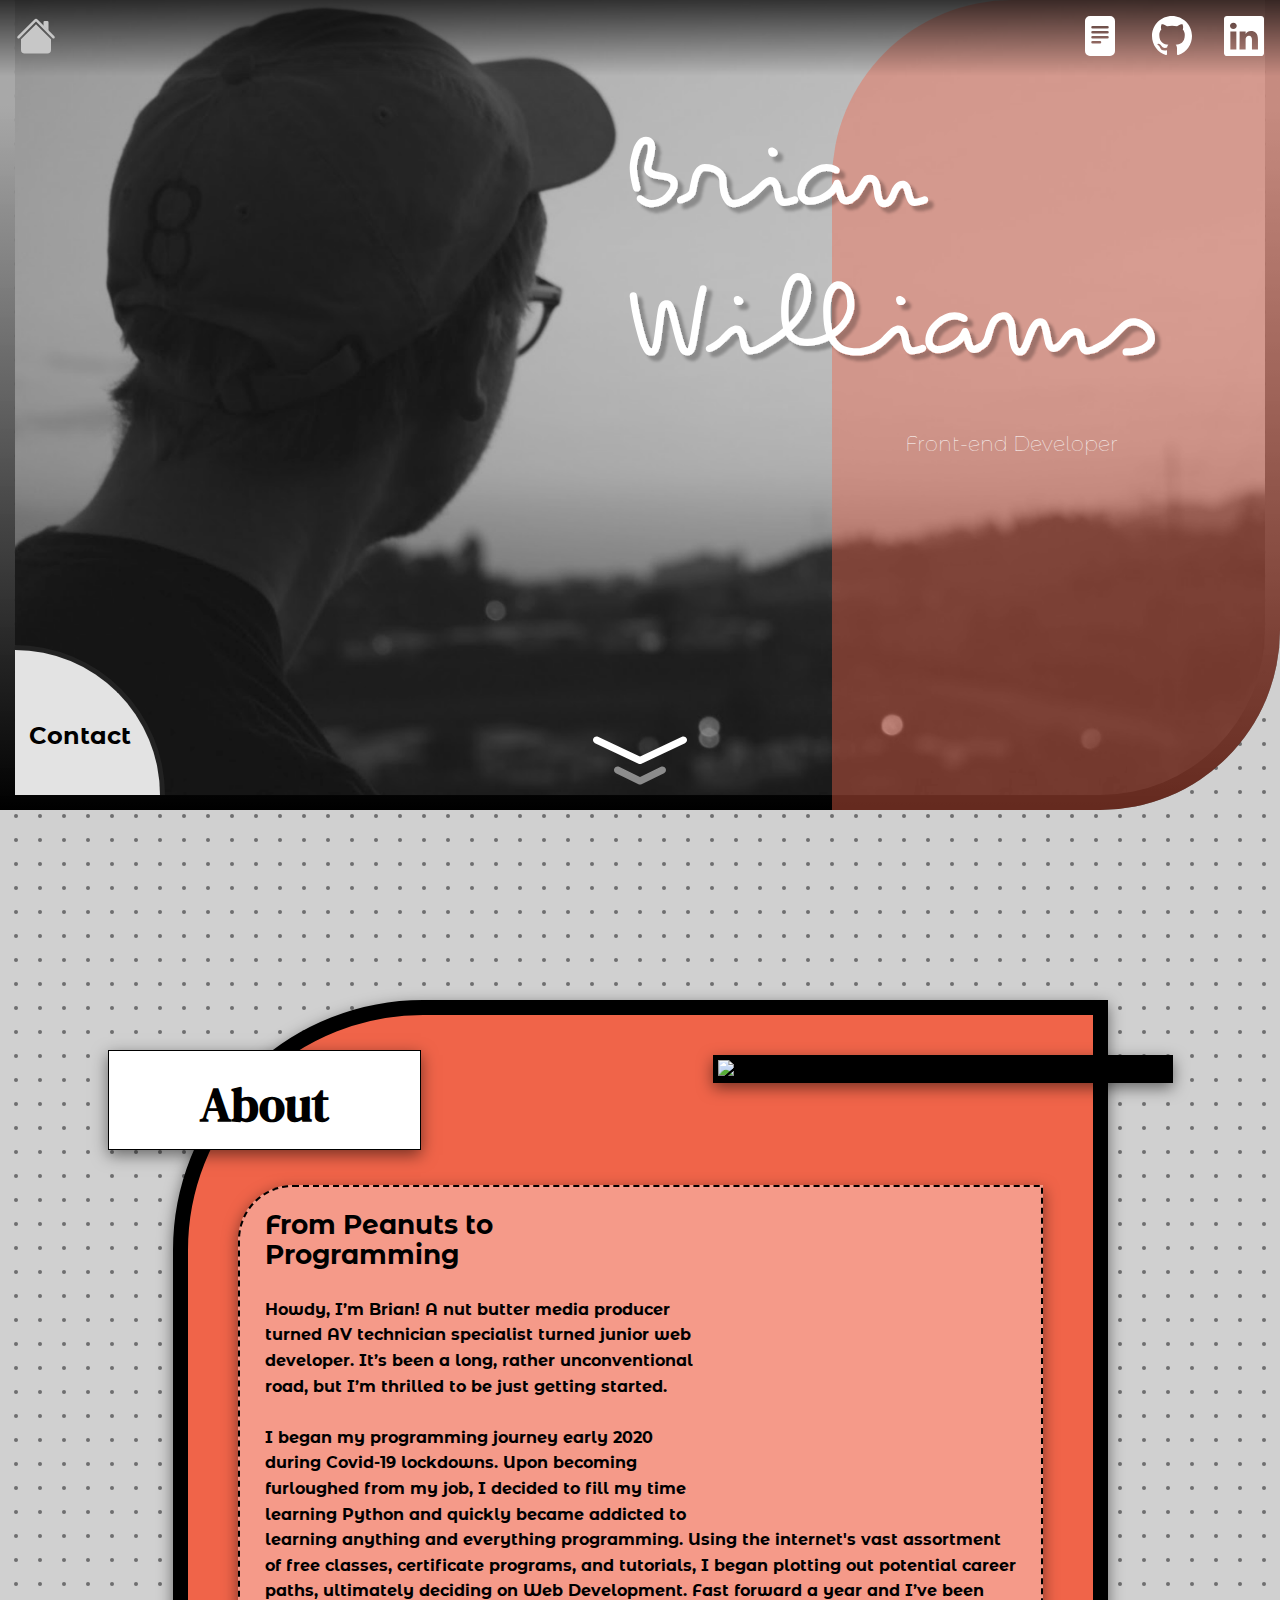
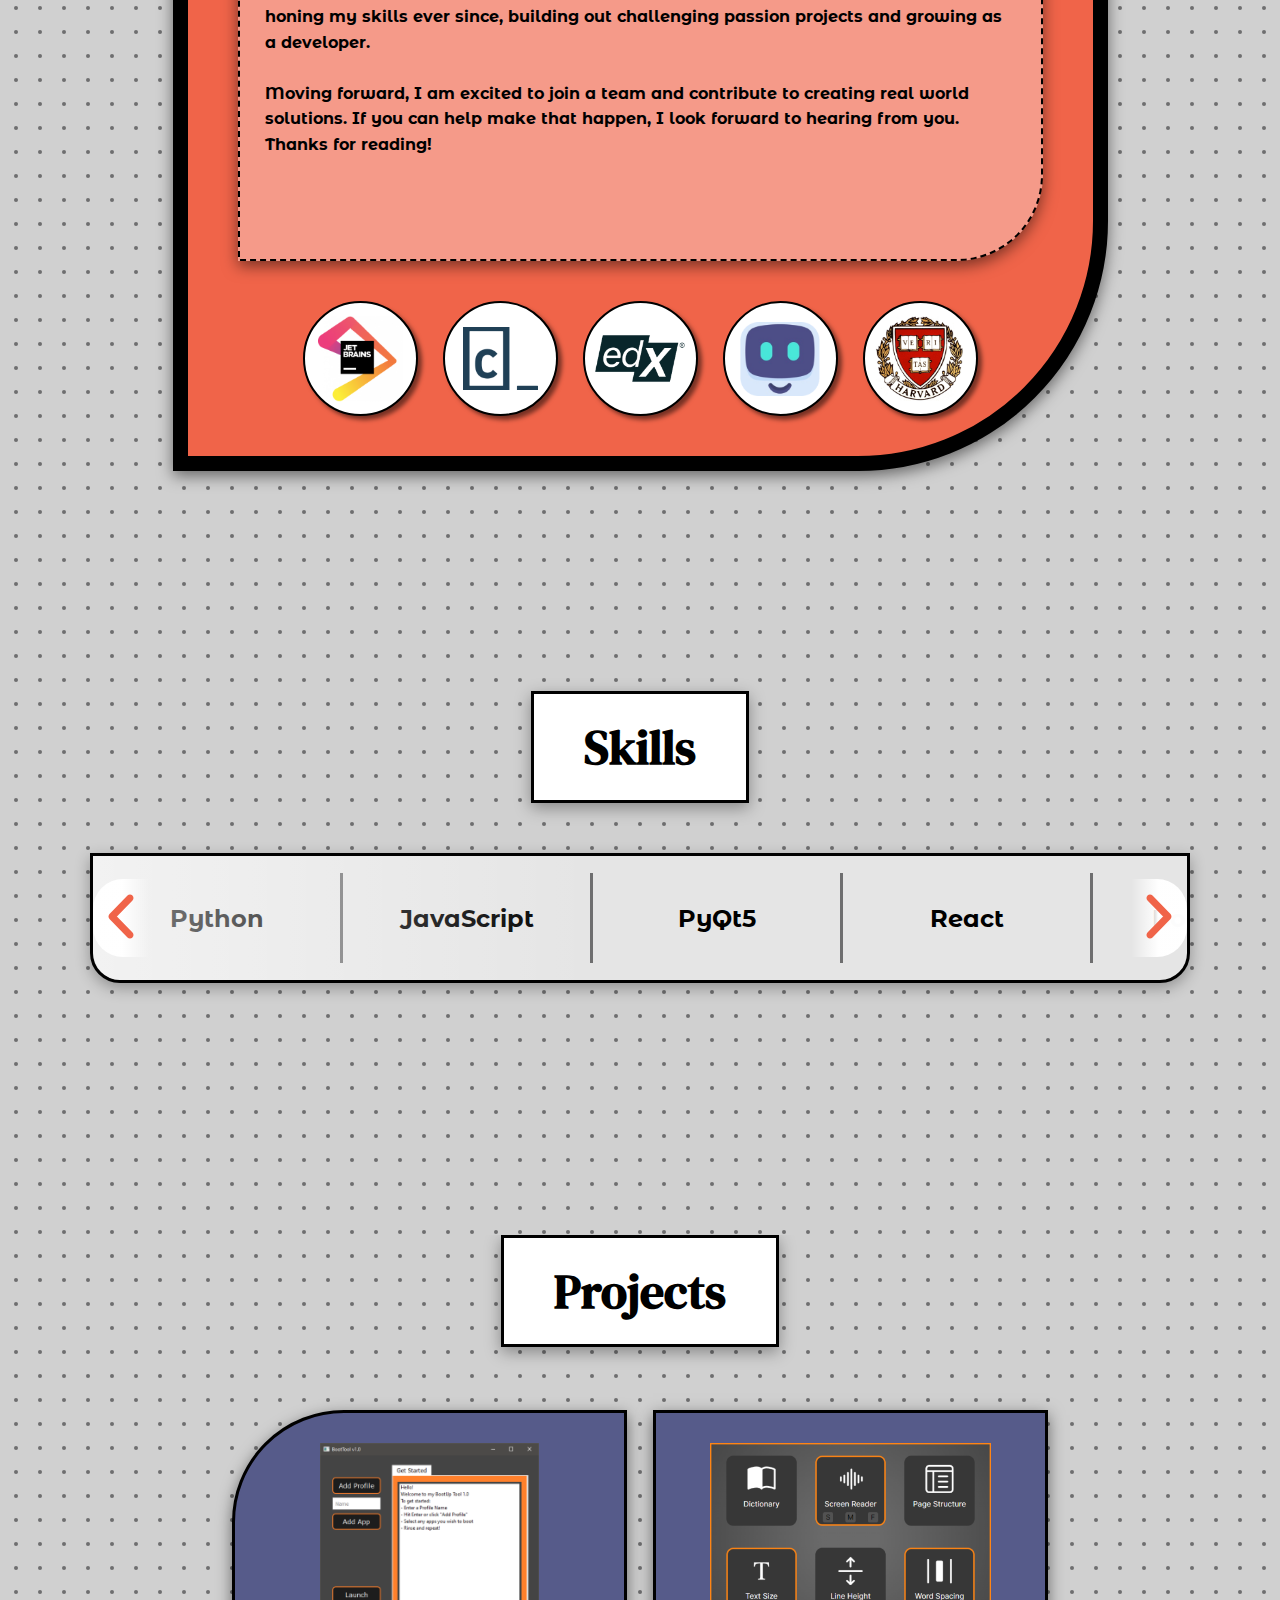
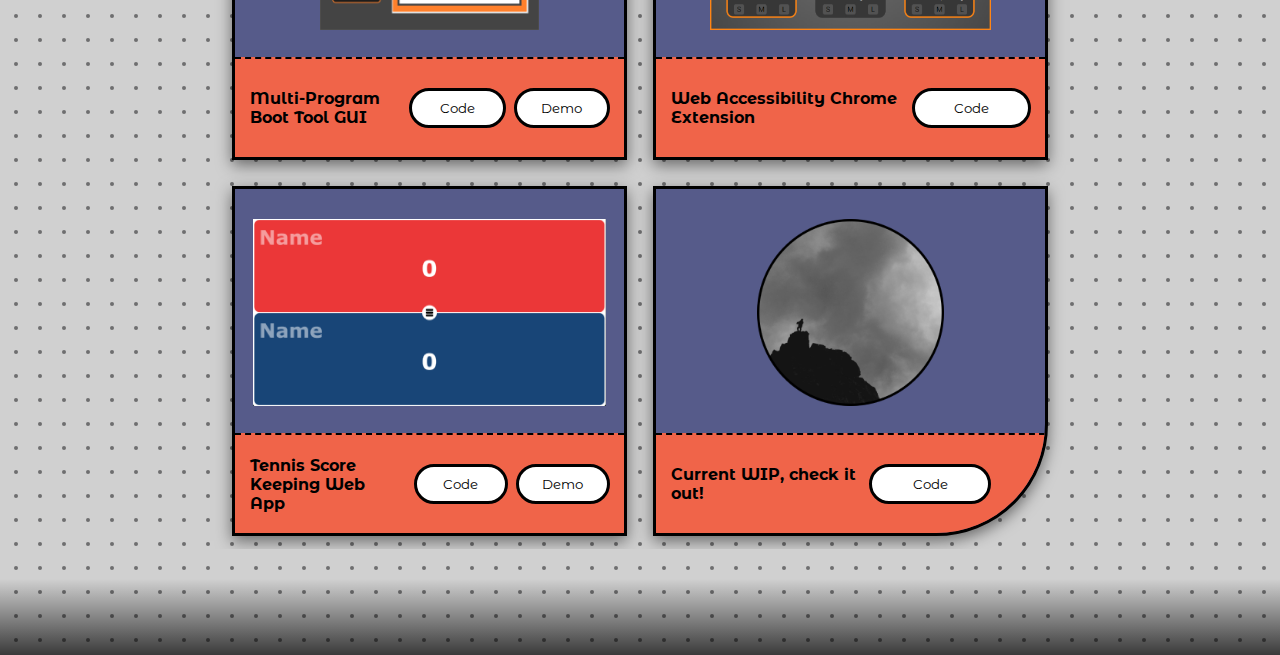
==== commit f533aa93: "Updated projects section" ====
--- a/index.html
+++ b/index.html
@@ -344,6 +344,27 @@
 								</form>
 							</div>
 						</div>
+
+
+
+						<div class="project-card">
+							<img
+								src="resources/web-access-screenshot.png"
+								alt=""
+								class="project-image"
+							/>
+							<div class="card-bottom">
+								<h4>Web Accessibility Chrome Extension</h4>
+								<form
+									class="button-form"
+									action="https://github.com/Qwilliams815/WebAccessibilityChromeExt"
+									method="GET"
+									target="_blank"
+								>
+									<button type="submit" class="card-button">Code</button>
+								</form>
+							</div>
+						</div>
 						<div class="project-card">
 							<img
 								src="resources/score-keeper-screenshot.png"
@@ -368,32 +389,6 @@
 								>
 									<button type="submit" class="card-button">Demo</button>
 								</form>
-							</div>
-						</div>
-						<div class="project-card">
-							<img
-								src="resources/web-scraper.png"
-								alt=""
-								class="project-image"
-							/>
-							<div class="card-bottom">
-								<h4>CLI Web Browser</h4>
-								<form
-									class="button-form"
-									action="https://github.com/Qwilliams815/text_based_browser"
-									method="GET"
-									target="_blank"
-								>
-									<button type="submit" class="card-button">Code</button>
-								</form>
-								<!-- <form
-									class="button-form"
-									action=""
-									method="GET"
-									target="_blank"
-								>
-									<button type="submit" class="card-button">Demo</button>
-								</form> -->
 							</div>
 						</div>
 						<div class="project-card project-4">
@@ -406,7 +401,7 @@
 								<h4>Current WIP, check it out!</h4>
 								<form
 									class="button-form"
-									action="https://github.com/Qwilliams815/React.js-Book-Store"
+									action="https://github.com/Qwilliams815?tab=repositories"
 									method="GET"
 									target="_blank"
 								>
